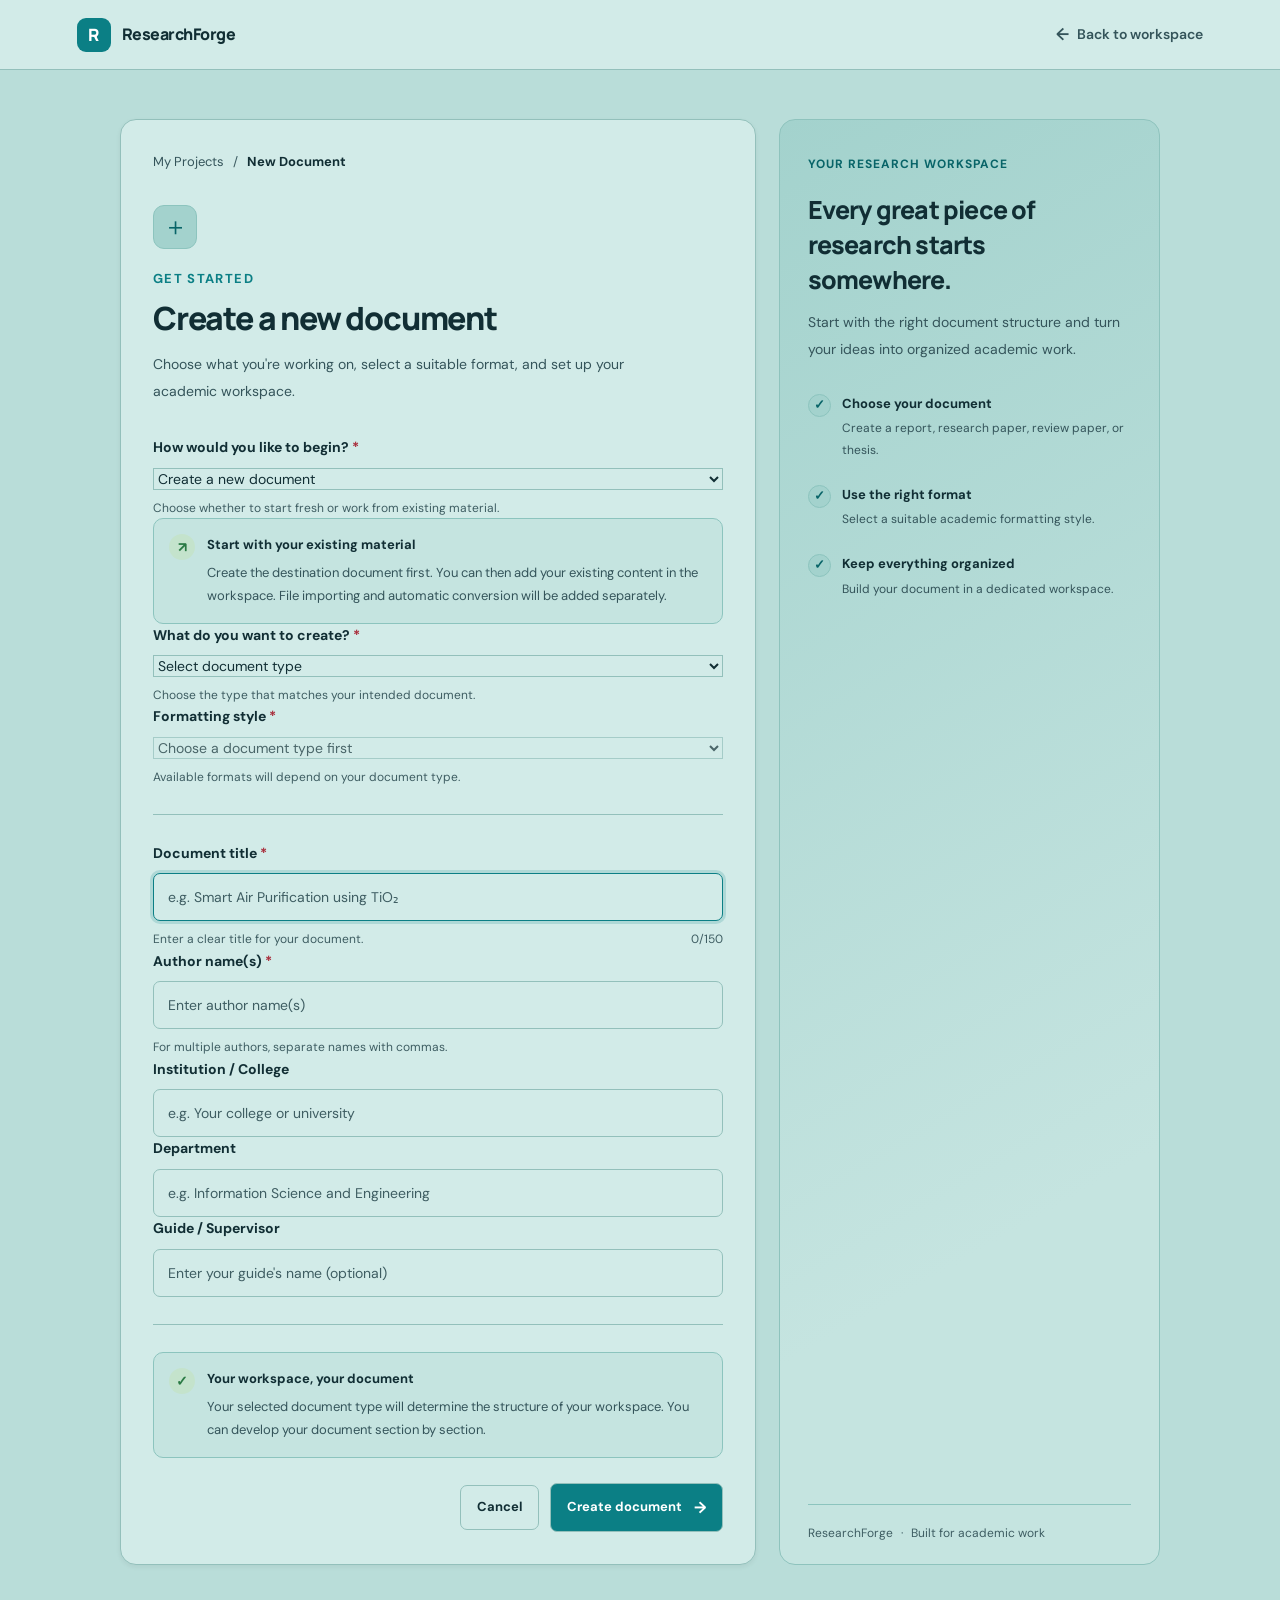
==== frontend/project.html @ a7372685 "Initial ResearchForge project" ====
<!DOCTYPE html>
<html lang="en">

<head>
    <meta charset="UTF-8">
    <meta name="viewport" content="width=device-width, initial-scale=1.0">
    <meta name="description" content="Create a new academic document or prepare to convert existing research material with ResearchForge.">
    <title>Create Document | ResearchForge</title>
    <link rel="stylesheet" href="css/style.css">
</head>

<body class="project-page">

    <header class="project-topbar">
        <a href="index.html" class="sidebar-brand">
            <span class="brand-mark">R</span>
            <span class="brand-name">ResearchForge</span>
        </a>
        <a href="dashboard.html" class="project-back-link">
            <span>←</span>
            Back to workspace
        </a>
    </header>

    <main class="project-main">
        <div class="project-layout">

            <section class="project-form-panel">

                <div class="project-breadcrumb">
                    <a href="dashboard.html">My Projects</a>
                    <span>/</span>
                    <span>New Document</span>
                </div>

                <div class="project-heading">
                    <div class="project-heading-icon">＋</div>
                    <p class="page-eyebrow">GET STARTED</p>
                    <h1>Create a new document</h1>
                    <p class="project-description">
                        Choose what you're working on, select a suitable
                        format, and set up your academic workspace.
                    </p>
                </div>

                <form id="project-form" class="project-form">

                    <div class="form-group">
                        <label for="document-mode">
                            How would you like to begin?
                            <span class="required-mark">*</span>
                        </label>
                        <select id="document-mode" name="document_mode" required>
                            <option value="new" selected>Create a new document</option>
                            <option value="convert">Work with existing research material</option>
                        </select>
                        <div class="input-helper">
                            <span>Choose whether to start fresh or work from existing material.</span>
                        </div>
                    </div>

                    <div id="existing-material-notice" class="project-next-step" hidden>
                        <div class="next-step-icon">↗</div>
                        <div>
                            <h3>Start with your existing material</h3>
                            <p>
                                Create the destination document first. You can then
                                add your existing content in the workspace. File
                                importing and automatic conversion will be added
                                separately.
                            </p>
                        </div>
                    </div>

                    <div class="form-group">
                        <label for="document-type">
                            What do you want to create?
                            <span class="required-mark">*</span>
                        </label>
                        <select id="document-type" name="document_type" required>
                            <option value="" selected disabled>Select document type</option>
                            <option value="project_report">Project Report</option>
                            <option value="research_paper">Research Paper</option>
                            <option value="review_paper">Review Paper</option>
                            <option value="thesis">Thesis / Dissertation</option>
                            <option value="academic_report">General Academic Report</option>
                        </select>
                        <div class="input-helper">
                            <span>Choose the type that matches your intended document.</span>
                        </div>
                    </div>

                    <div class="form-group">
                        <label for="format-style">
                            Formatting style
                            <span class="required-mark">*</span>
                        </label>
                        <select id="format-style" name="format_style" required disabled>
                            <option value="" selected disabled>Choose a document type first</option>
                        </select>
                        <div class="input-helper">
                            <span id="format-helper">Available formats will depend on your document type.</span>
                        </div>
                    </div>

                    <div class="project-form-divider"></div>

                    <div class="form-group">
                        <label for="project-name">
                            Document title
                            <span class="required-mark">*</span>
                        </label>
                        <input
                            type="text"
                            id="project-name"
                            name="project_name"
                            placeholder="e.g. Smart Air Purification using TiO₂"
                            maxlength="150"
                            required
                            autocomplete="off"
                        >
                        <div class="input-helper">
                            <span>Enter a clear title for your document.</span>
                            <span id="project-name-count">0/150</span>
                        </div>
                    </div>

                    <div class="form-group">
                        <label for="author-name">
                            Author name(s)
                            <span class="required-mark">*</span>
                        </label>
                        <input
                            type="text"
                            id="author-name"
                            name="author_name"
                            placeholder="Enter author name(s)"
                            maxlength="300"
                            required
                            autocomplete="name"
                        >
                        <div class="input-helper">
                            <span>For multiple authors, separate names with commas.</span>
                        </div>
                    </div>

                    <div class="form-group">
                        <label for="institution">Institution / College</label>
                        <input
                            type="text"
                            id="institution"
                            name="institution"
                            placeholder="e.g. Your college or university"
                            maxlength="200"
                            autocomplete="organization"
                        >
                    </div>

                    <div class="form-group">
                        <label for="department">Department</label>
                        <input
                            type="text"
                            id="department"
                            name="department"
                            placeholder="e.g. Information Science and Engineering"
                            maxlength="150"
                        >
                    </div>

                    <div class="form-group">
                        <label for="supervisor">Guide / Supervisor</label>
                        <input
                            type="text"
                            id="supervisor"
                            name="supervisor"
                            placeholder="Enter your guide's name (optional)"
                            maxlength="200"
                        >
                    </div>

                    <div class="project-form-divider"></div>

                    <div class="project-next-step">
                        <div class="next-step-icon">✓</div>
                        <div>
                            <h3>Your workspace, your document</h3>
                            <p id="document-next-step">
                                Your selected document type will determine
                                the structure of your workspace. You can
                                develop your document section by section.
                            </p>
                        </div>
                    </div>

                    <div id="project-message" class="project-message" role="status" aria-live="polite"></div>

                    <div class="project-actions">
                        <a href="dashboard.html" class="project-cancel-btn">Cancel</a>
                        <button type="submit" id="create-project-btn" class="project-submit-btn">
                            <span>Create document</span>
                            <span aria-hidden="true">→</span>
                        </button>
                    </div>

                </form>

            </section>

            <aside class="project-info-panel">

                <div class="project-info-content">

                    <span class="info-panel-label">YOUR RESEARCH WORKSPACE</span>
                    <h2>Every great piece of research starts somewhere.</h2>
                    <p>
                        Start with the right document structure and turn
                        your ideas into organized academic work.
                    </p>

                    <div class="project-benefits">
                        <div class="project-benefit">
                            <span class="benefit-check">✓</span>
                            <div>
                                <h3>Choose your document</h3>
                                <p>Create a report, research paper, review paper, or thesis.</p>
                            </div>
                        </div>
                        <div class="project-benefit">
                            <span class="benefit-check">✓</span>
                            <div>
                                <h3>Use the right format</h3>
                                <p>Select a suitable academic formatting style.</p>
                            </div>
                        </div>
                        <div class="project-benefit">
                            <span class="benefit-check">✓</span>
                            <div>
                                <h3>Keep everything organized</h3>
                                <p>Build your document in a dedicated workspace.</p>
                            </div>
                        </div>
                    </div>

                </div>

                <div class="project-info-footer">
                    ResearchForge <span>·</span> Built for academic work
                </div>

            </aside>

        </div>
    </main>

    <script src="js/project.js"></script>

</body>

</html>
---- frontend/css/style.css ----
@import url('https://fonts.googleapis.com/css2?family=DM+Sans:wght@400;500;600;700&family=Manrope:wght@400;500;600;700;800&display=swap');

:root {
    --color-primary: #0B7F85;
    --color-primary-hover: #086468;
    --color-primary-light: #A3D2CD;
    --color-primary-border: #8CC4BE;
    --color-primary-soft: #5FA9A3;

    --color-text: #112E34;
    --color-muted: #34545A;
    --color-subtle: #3E5D62;
    --color-border: #93C0BB;

    --color-surface: #D2EBE8;
    --color-background: #B9DDD9;
    --color-tint: #A9D3CE;
    --color-soft: #C5E4E0;

    --color-green: #2A7A44;
    --color-green-light: #C4E3CC;
    --color-orange: #AD6410;
    --color-orange-light: #F3DBA9;
    --color-red: #A82A38;
    --color-red-light: #EFCFCB;

    --font-body: 'DM Sans', sans-serif;
    --font-heading: 'Manrope', sans-serif;

    --radius-small: 7px;
    --radius-medium: 12px;
    --radius-large: 16px;

    --shadow-card: 0 2px 5px rgba(24, 24, 24, 0.06);
    --shadow-hover: 0 8px 22px rgba(24, 24, 24, 0.10);
}


* {
    box-sizing: border-box;
}

html {
    scroll-behavior: smooth;
    scroll-padding-top: 90px;
}

body {
    margin: 0;
    font-family: var(--font-body);
    font-size: 14px;
    line-height: 1.6;
    color: var(--color-text);
    background: var(--color-background);
    -webkit-font-smoothing: antialiased;
}

button,
input,
textarea,
select {
    font: inherit;
}

input,
textarea,
select {
    color: var(--color-text);
    background: var(--color-surface);
    border-color: var(--color-border);
}

input:focus,
textarea:focus,
select:focus {
    border-color: var(--color-primary);
}

button,
a {
    color: inherit;
    -webkit-tap-highlight-color: transparent;
}

button:focus-visible,
a:focus-visible,
input:focus-visible {
    outline: 3px solid rgba(11, 127, 133, 0.4);
    outline-offset: 3px;
}

button:disabled {
    opacity: 0.65;
    cursor: not-allowed;
}

::selection {
    background: var(--color-primary-border);
    color: var(--color-text);
}


.landing-page {
    background: var(--color-background);
}

.navbar {
    position: sticky;
    top: 0;
    z-index: 20;
    width: 100%;
    min-height: 76px;
    padding: 0 7%;
    display: flex;
    align-items: center;
    justify-content: space-between;
    gap: 24px;
    background: var(--color-surface);
    border-bottom: 1px solid var(--color-border);
    backdrop-filter: blur(12px);
}

.logo,
.sidebar-brand {
    text-decoration: none;
}

.logo {
    color: var(--color-text);
    font-family: var(--font-heading);
    font-size: 21px;
    font-weight: 800;
    letter-spacing: -0.9px;
}

.nav-links {
    display: flex;
    align-items: center;
    gap: 31px;
}

.nav-links a {
    color: var(--color-muted);
    font-size: 14px;
    font-weight: 600;
    text-decoration: none;
    transition: color 0.2s ease;
}

.nav-links a:hover {
    color: var(--color-primary);
}

.login-btn {
    padding: 9px 19px;
    border: 1px solid var(--color-border);
    border-radius: var(--radius-small);
    font-size: 14px;
    font-weight: 600;
    cursor: pointer;
    transition: background 0.2s ease, border-color 0.2s ease;
}


.login-btn,
.secondary-btn,
.project-cancel-btn,
.modal-cancel-btn {
    color: var(--color-text);
    background: var(--color-surface);
    border-color: var(--color-border);
}

.login-btn:hover,
.secondary-btn:hover,
.project-cancel-btn:hover,
.modal-cancel-btn:hover {
    background: var(--color-tint);
    border-color: var(--color-primary);
}

.primary-btn,
.dashboard-primary-btn,
.projects-new-btn,
.project-submit-btn,
.empty-action-btn,
.retry-button,
.brand-mark {
    color: #ffffff;
    background: var(--color-primary);
    border-color: var(--color-primary);
}

.primary-btn:hover,
.dashboard-primary-btn:hover,
.projects-new-btn:hover,
.project-submit-btn:hover,
.empty-action-btn:hover,
.retry-button:hover {
    background: var(--color-primary-hover);
    border-color: var(--color-primary-hover);
}

.feature-icon,
.hero-badge,
.benefit-check {
    color: var(--color-primary-hover);
    background: var(--color-primary-light);
}

.badge-dot,
.status-dot {
    width: 7px;
    height: 7px;
    border-radius: 50%;
    background: var(--color-green);
}

.badge-dot {
    box-shadow: 0 0 10px rgba(42, 122, 68, 0.3);
}


.hero {
    min-height: 590px;
    padding: 100px 24px 108px;
    display: flex;
    justify-content: center;
    align-items: center;
    text-align: center;
    background: radial-gradient(ellipse at 50% 0%, #A3D2CD 0%, #C5E4E0 48%, #B9DDD9 100%);
    border-bottom: 1px solid var(--color-border);
}

.hero-content {
    width: 100%;
    max-width: 850px;
    display: flex;
    flex-direction: column;
    align-items: center;
}

.hero-badge {
    display: inline-flex;
    align-items: center;
    gap: 9px;
    margin-bottom: 27px;
    padding: 7px 13px;
    border: 1px solid var(--color-primary-border);
    border-radius: 100px;
    font-size: 14px;
    font-weight: 600;
}

.tagline,
.section-label,
.page-eyebrow {
    margin: 0;
    color: var(--color-primary);
    font-size: 13px;
    font-weight: 700;
    letter-spacing: 1.35px;
}

.tagline {
    margin-bottom: 19px;
}

.hero h1 {
    max-width: 800px;
    margin: 0;
    color: var(--color-text);
    font-family: var(--font-heading);
    font-size: clamp(43px, 6vw, 67px);
    font-weight: 800;
    line-height: 1.12;
    letter-spacing: -3px;
}

.hero h1 span {
    display: block;
    color: var(--color-primary);
}

.description {
    max-width: 660px;
    margin: 24px auto 0;
    color: var(--color-muted);
    font-size: 16px;
    line-height: 1.9;
}

.buttons {
    margin-top: 32px;
    display: flex;
    align-items: center;
    justify-content: center;
    flex-wrap: wrap;
    gap: 12px;
}

.primary-btn,
.secondary-btn {
    min-height: 47px;
    padding: 12px 21px;
    display: inline-flex;
    align-items: center;
    justify-content: center;
    gap: 12px;
    border: 1px solid var(--color-border);
    border-radius: var(--radius-small);
    font-size: 14px;
    font-weight: 700;
    text-decoration: none;
    cursor: pointer;
    transition: background 0.2s ease, border-color 0.2s ease, transform 0.2s ease;
}

.primary-btn:hover,
.secondary-btn:hover {
    transform: translateY(-1px);
}

.hero-note {
    margin-top: 30px;
    display: flex;
    justify-content: center;
    align-items: center;
    flex-wrap: wrap;
    gap: 9px;
    color: var(--color-subtle);
    font-size: 14px;
}

.hero-note span {
    color: var(--color-green);
    font-weight: 700;
}

.hero-note span:not(:first-child) {
    margin-left: 12px;
}


.landing-features {
    max-width: 1200px;
    margin: 0 auto;
    padding: 92px 32px 100px;
}

.section-heading {
    max-width: 660px;
    margin: 0 auto 44px;
    text-align: center;
}

.section-heading h2,
.about-content h2 {
    margin: 13px 0 14px;
    color: var(--color-text);
    font-family: var(--font-heading);
    font-size: clamp(28px, 4vw, 38px);
    line-height: 1.3;
    letter-spacing: -1.3px;
}

.section-heading>p:last-child,
.about-content>p:not(.section-label) {
    margin: 0;
    color: var(--color-muted);
    font-size: 15px;
    line-height: 1.85;
}

.feature-grid {
    display: grid;
    grid-template-columns: repeat(3, minmax(0, 1fr));
    gap: 21px;
}

.feature-card {
    padding: 28px 25px 30px;
    border: 1px solid var(--color-border);
    border-radius: var(--radius-medium);
    background: var(--color-surface);
    box-shadow: var(--shadow-card);
    transition: border-color 0.2s ease, box-shadow 0.2s ease, transform 0.2s ease;
}

.feature-card:hover {
    border-color: var(--color-primary-soft);
    box-shadow: var(--shadow-hover);
    transform: translateY(-3px);
}

.feature-icon {
    width: 43px;
    height: 43px;
    display: flex;
    align-items: center;
    justify-content: center;
    border-radius: 10px;
    font-size: 14px;
    font-weight: 800;
}

.feature-card h3 {
    margin: 21px 0 10px;
    color: var(--color-text);
    font-family: var(--font-heading);
    font-size: 17px;
    letter-spacing: -0.4px;
}

.feature-card p {
    margin: 0;
    color: var(--color-muted);
    font-size: 14px;
    line-height: 1.85;
}


.landing-about {
    padding: 75px 24px;
    background: var(--color-tint);
    border-top: 1px solid var(--color-border);
    border-bottom: 1px solid var(--color-border);
}

.about-content {
    max-width: 720px;
    margin: 0 auto;
    text-align: center;
}

.about-content h2 {
    max-width: 620px;
    margin-right: auto;
    margin-left: auto;
}

.about-link {
    margin-top: 23px;
    display: inline-flex;
    color: var(--color-primary);
    font-size: 14px;
    font-weight: 700;
    text-decoration: none;
}

.about-link:hover {
    color: var(--color-primary-hover);
}

.landing-footer {
    min-height: 110px;
    padding: 28px 7%;
    display: flex;
    align-items: center;
    justify-content: space-between;
    gap: 18px;
    background: var(--color-surface);
    border-top: 1px solid var(--color-border);
}

.footer-logo {
    color: var(--color-text);
    font-family: var(--font-heading);
    font-size: 17px;
    font-weight: 800;
}

.landing-footer p {
    margin: 0;
    color: var(--color-subtle);
    font-size: 14px;
}


.app-shell {
    min-height: 100vh;
    display: flex;
}

.sidebar {
    width: 252px;
    min-width: 252px;
    min-height: 100vh;
    padding: 27px 17px 19px;
    display: flex;
    flex-direction: column;
    background: var(--color-surface);
    border-right: 1px solid var(--color-border);
}

.sidebar-brand {
    margin-bottom: 43px;
    padding: 0 8px;
    display: flex;
    align-items: center;
    gap: 11px;
}

.brand-mark {
    width: 34px;
    height: 34px;
    display: inline-flex;
    align-items: center;
    justify-content: center;
    border-radius: 9px;
    font-family: var(--font-heading);
    font-size: 17px;
    font-weight: 800;
}

.brand-name {
    color: var(--color-text);
    font-family: var(--font-heading);
    font-size: 16px;
    font-weight: 800;
    letter-spacing: -0.5px;
}

.sidebar-section {
    margin-bottom: 32px;
}

.sidebar-label {
    margin: 0 0 12px;
    padding: 0 11px;
    color: var(--color-subtle);
    font-size: 12px;
    font-weight: 700;
    letter-spacing: 1.1px;
}

.sidebar-link {
    min-height: 43px;
    margin: 4px 0;
    padding: 10px 11px;
    display: flex;
    align-items: center;
    gap: 11px;
    border-radius: var(--radius-small);
    color: var(--color-muted);
    font-size: 14px;
    font-weight: 500;
    text-decoration: none;
    transition: background 0.2s ease, color 0.2s ease;
}

.sidebar-link:hover {
    color: var(--color-primary);
    background: var(--color-tint);
}

.sidebar-link.active {
    color: var(--color-primary-hover);
    background: var(--color-primary-light);
    font-weight: 700;
    box-shadow: inset 3px 0 0 var(--color-primary);
}

.sidebar-icon {
    width: 21px;
    display: inline-flex;
    justify-content: center;
    color: inherit;
    font-size: 19px;
}

.coming-soon-badge {
    margin-left: auto;
    padding: 2px 6px;
    border-radius: 5px;
    background: var(--color-tint);
    color: var(--color-subtle);
    font-size: 11px;
    font-weight: 700;
}

.sidebar-bottom {
    margin-top: auto;
}

.sidebar-help {
    padding: 15px 12px;
    display: flex;
    align-items: flex-start;
    gap: 10px;
    border: 1px solid var(--color-border);
    border-radius: 10px;
    background: var(--color-soft);
}

.help-icon {
    width: 25px;
    min-width: 25px;
    height: 25px;
    display: flex;
    align-items: center;
    justify-content: center;
    border: 1px solid var(--color-primary-border);
    border-radius: 50%;
    background: var(--color-primary-light);
    color: var(--color-primary-hover);
    font-size: 14px;
    font-weight: 700;
}

.sidebar-help h4 {
    margin: 0 0 3px;
    color: var(--color-text);
    font-size: 13px;
    font-weight: 700;
}

.sidebar-help p {
    margin: 0;
    color: var(--color-muted);
    font-size: 12px;
    line-height: 1.6;
}

.sidebar-home-link {
    margin: 20px 8px 0;
    display: block;
    color: var(--color-muted);
    font-size: 14px;
    text-decoration: none;
}

.sidebar-home-link:hover {
    color: var(--color-primary);
}

.main-content {
    min-width: 0;
    flex: 1;
    background: var(--color-background);
}

.topbar,
.project-topbar {
    min-height: 70px;
    display: flex;
    align-items: center;
    justify-content: space-between;
    gap: 18px;
    background: var(--color-surface);
    border-bottom: 1px solid var(--color-border);
}

.topbar {
    padding: 0 37px;
}

.breadcrumb {
    display: flex;
    align-items: center;
    gap: 10px;
    color: var(--color-subtle);
    font-size: 14px;
}

.breadcrumb-divider {
    color: #6E8F91;
}

.breadcrumb strong {
    color: var(--color-text);
    font-weight: 700;
}

.topbar-actions {
    display: flex;
    align-items: center;
    gap: 15px;
}

.workspace-status {
    display: inline-flex;
    align-items: center;
    gap: 8px;
    color: var(--color-muted);
    font-size: 13px;
}


.dashboard-content {
    width: 100%;
    max-width: 1500px;
    margin: 0 auto;
    padding: 38px 38px 24px;
}

.dashboard-welcome {
    margin-bottom: 31px;
    display: flex;
    align-items: center;
    justify-content: space-between;
    gap: 24px;
}

.page-eyebrow {
    margin-bottom: 9px;
}

.welcome-copy h1 {
    margin: 0;
    color: var(--color-text);
    font-family: var(--font-heading);
    font-size: 29px;
    font-weight: 800;
    line-height: 1.35;
    letter-spacing: -1.1px;
}

.welcome-copy>p:last-child {
    margin: 9px 0 0;
    color: var(--color-muted);
    font-size: 14px;
}

.dashboard-primary-btn {
    min-height: 43px;
    padding: 11px 16px;
    display: inline-flex;
    align-items: center;
    justify-content: center;
    flex-shrink: 0;
    gap: 8px;
    border: 1px solid var(--color-primary);
    border-radius: var(--radius-small);
    font-size: 14px;
    font-weight: 700;
    text-decoration: none;
    transition: background 0.2s ease, transform 0.2s ease;
}

.dashboard-primary-btn:hover {
    transform: translateY(-1px);
}

.dashboard-primary-btn span {
    font-size: 18px;
    line-height: 1;
}


.dashboard-stats {
    margin-bottom: 38px;
    display: grid;
    grid-template-columns: repeat(3, minmax(0, 1fr));
    gap: 18px;
}

.stat-card {
    min-width: 0;
    padding: 21px 22px;
    border: 1px solid var(--color-border);
    border-radius: var(--radius-medium);
    background: var(--color-surface);
    box-shadow: var(--shadow-card);
    transition: box-shadow 0.2s ease, transform 0.2s ease;
}

.stat-card:hover {
    box-shadow: var(--shadow-hover);
    transform: translateY(-2px);
}

.stat-card-top {
    display: flex;
    align-items: center;
    justify-content: space-between;
    gap: 10px;
}

.stat-label {
    color: var(--color-muted);
    font-size: 14px;
    font-weight: 600;
}

.stat-icon {
    width: 34px;
    height: 34px;
    display: inline-flex;
    align-items: center;
    justify-content: center;
    border-radius: 9px;
    font-size: 15px;
    font-weight: 700;
}

.stat-icon-blue,
.project-color-0 {
    color: var(--color-primary-hover);
    background: var(--color-primary-light);
}

.stat-icon-green,
.project-color-1 {
    color: var(--color-green);
    background: var(--color-green-light);
}

.stat-icon-orange,
.project-color-2 {
    color: var(--color-orange);
    background: var(--color-orange-light);
}

.project-color-3 {
    color: #6E48C8;
    background: #DCD2F5;
}

.project-color-4 {
    color: var(--color-red);
    background: var(--color-red-light);
}

.stat-value {
    margin-top: 13px;
    color: var(--color-text);
    font-family: var(--font-heading);
    font-size: 30px;
    font-weight: 800;
    line-height: 1.35;
    letter-spacing: -1px;
}

.stat-value-text {
    font-size: 21px;
    letter-spacing: -0.6px;
}

.stat-description {
    margin: 6px 0 0;
    color: var(--color-subtle);
    font-size: 13px;
}


.projects-section {
    padding: 27px;
    border: 1px solid var(--color-border);
    border-radius: var(--radius-large);
    background: var(--color-surface);
    box-shadow: var(--shadow-card);
}

.projects-heading {
    margin-bottom: 23px;
    display: flex;
    align-items: center;
    justify-content: space-between;
    gap: 20px;
}

.projects-heading h2 {
    margin: 0;
    color: var(--color-text);
    font-family: var(--font-heading);
    font-size: 18px;
    font-weight: 800;
    letter-spacing: -0.5px;
}

.projects-heading p {
    margin: 5px 0 0;
    color: var(--color-muted);
    font-size: 14px;
}

.projects-new-btn {
    min-height: 38px;
    padding: 9px 13px;
    display: inline-flex;
    align-items: center;
    justify-content: center;
    flex-shrink: 0;
    gap: 6px;
    border: 1px solid var(--color-primary);
    border-radius: var(--radius-small);
    font-size: 13px;
    font-weight: 700;
    text-decoration: none;
    transition: background 0.2s ease, border-color 0.2s ease;
}

.projects-toolbar {
    min-height: 56px;
    padding: 12px 0;
    display: flex;
    align-items: center;
    justify-content: space-between;
    gap: 15px;
    border-top: 1px solid var(--color-border);
    border-bottom: 1px solid var(--color-border);
}

.project-search {
    width: min(100%, 370px);
    min-height: 38px;
    padding: 0 11px;
    display: flex;
    align-items: center;
    gap: 9px;
    border: 1px solid var(--color-border);
    border-radius: var(--radius-small);
    background: var(--color-surface);
    transition: border-color 0.2s ease, box-shadow 0.2s ease;
}

.project-search:focus-within {
    border-color: var(--color-primary);
    box-shadow: 0 0 0 3px rgba(11, 127, 133, 0.18);
}

.search-icon {
    color: var(--color-subtle);
    font-size: 19px;
    line-height: 1;
}

.project-search input {
    width: 100%;
    min-width: 0;
    padding: 9px 0;
    border: none;
    outline: none;
    background: transparent;
    color: var(--color-text);
    font-size: 14px;
}

.project-search input::placeholder,
.form-group input::placeholder {
    color: var(--color-subtle);
}

.search-shortcut {
    flex-shrink: 0;
    color: var(--color-subtle);
    font-size: 12px;
}

.projects-sort {
    color: var(--color-muted);
    font-size: 13px;
    text-align: right;
}

.projects-grid {
    padding-top: 21px;
    display: grid;
    grid-template-columns: repeat(3, minmax(0, 1fr));
    align-items: stretch;
    gap: 17px;
}


.project-card {
    min-width: 0;
    min-height: 207px;
    padding: 19px;
    display: flex;
    flex-direction: column;
    border: 1px solid var(--color-border);
    border-radius: var(--radius-medium);
    background: var(--color-surface);
    transition: border-color 0.2s ease, box-shadow 0.2s ease, transform 0.2s ease;
}

.project-card:hover {
    border-color: var(--color-primary-soft);
    box-shadow: var(--shadow-hover);
    transform: translateY(-2px);
}

.project-card-header,
.project-card-footer {
    display: flex;
    align-items: center;
    justify-content: space-between;
    gap: 10px;
}

.project-card-icon {
    width: 39px;
    height: 39px;
    display: flex;
    align-items: center;
    justify-content: center;
    border-radius: 10px;
    font-family: var(--font-heading);
    font-size: 16px;
    font-weight: 800;
}

.project-delete-btn {
    width: 32px;
    height: 32px;
    display: inline-flex;
    align-items: center;
    justify-content: center;
    border: 1px solid transparent;
    border-radius: 7px;
    background: transparent;
    color: var(--color-subtle);
    font-size: 20px;
    line-height: 1;
    cursor: pointer;
    transition: color 0.2s ease, background 0.2s ease;
}

.project-delete-btn:hover {
    color: var(--color-red);
    background: var(--color-red-light);
}

.project-card-title {
    margin: 17px 0 5px;
    color: var(--color-text);
    font-family: var(--font-heading);
    font-size: 15px;
    font-weight: 800;
    line-height: 1.55;
    overflow-wrap: anywhere;
}

.project-card-description {
    margin: 0;
    color: var(--color-muted);
    font-size: 13px;
    line-height: 1.65;
}

.project-card-divider {
    height: 1px;
    margin-top: auto;
    margin-bottom: 12px;
    background: var(--color-border);
}

.project-card-id {
    color: var(--color-subtle);
    font-size: 12px;
}

.project-open-btn {
    padding: 5px 0 5px 5px;
    border: none;
    background: transparent;
    color: var(--color-primary);
    font-size: 13px;
    font-weight: 700;
    cursor: pointer;
}

.project-open-btn:hover {
    color: var(--color-primary-hover);
}


.projects-loading,
.projects-empty,
.projects-error {
    min-height: 240px;
    padding: 34px 20px;
    grid-column: 1 / -1;
    display: flex;
    flex-direction: column;
    align-items: center;
    justify-content: center;
    text-align: center;
}

.projects-loading p {
    margin: 14px 0 0;
    color: var(--color-muted);
    font-size: 14px;
}

.loading-spinner {
    width: 27px;
    height: 27px;
    border: 3px solid var(--color-border);
    border-top-color: var(--color-primary);
    border-radius: 50%;
    animation: spin 0.75s linear infinite;
}

@keyframes spin {
    to {
        transform: rotate(360deg);
    }
}

.empty-state-icon {
    width: 48px;
    height: 48px;
    display: flex;
    align-items: center;
    justify-content: center;
    border: 1px solid var(--color-primary-border);
    border-radius: 14px;
    background: var(--color-primary-light);
    color: var(--color-primary-hover);
    font-size: 23px;
    font-weight: 600;
}

.projects-empty h3,
.projects-error h3 {
    margin: 17px 0 5px;
    color: var(--color-text);
    font-family: var(--font-heading);
    font-size: 16px;
    font-weight: 800;
}

.projects-empty p,
.projects-error p {
    max-width: 380px;
    margin: 0;
    color: var(--color-muted);
    font-size: 14px;
    line-height: 1.8;
}

.empty-action-btn,
.retry-button {
    margin-top: 18px;
    padding: 10px 15px;
    display: inline-flex;
    align-items: center;
    justify-content: center;
    border: 1px solid var(--color-primary);
    border-radius: var(--radius-small);
    font-size: 13px;
    font-weight: 700;
    text-decoration: none;
    cursor: pointer;
}

.dashboard-footer {
    padding-top: 23px;
    display: flex;
    align-items: center;
    justify-content: space-between;
    gap: 15px;
    color: var(--color-subtle);
    font-size: 12px;
}


body.modal-open {
    overflow: hidden;
}

.modal-overlay {
    position: fixed;
    inset: 0;
    z-index: 100;
    padding: 20px;
    display: none;
    align-items: center;
    justify-content: center;
    background: rgba(17, 46, 52, 0.45);
    backdrop-filter: blur(5px);
}

.modal-overlay.active {
    display: flex;
}

.modal-card {
    width: 100%;
    max-width: 410px;
    padding: 29px;
    border: 1px solid var(--color-border);
    border-radius: var(--radius-large);
    background: var(--color-surface);
    box-shadow: 0 20px 60px rgba(24, 24, 24, 0.18);
    animation: modal-enter 0.2s ease;
}

@keyframes modal-enter {
    from {
        opacity: 0;
        transform: translateY(7px);
    }

    to {
        opacity: 1;
        transform: translateY(0);
    }
}

.modal-icon {
    width: 43px;
    height: 43px;
    display: flex;
    align-items: center;
    justify-content: center;
    border-radius: 12px;
    background: var(--color-red-light);
    color: var(--color-red);
    font-size: 20px;
    font-weight: 800;
}

.modal-card h2 {
    margin: 19px 0 8px;
    color: var(--color-text);
    font-family: var(--font-heading);
    font-size: 20px;
    font-weight: 800;
    letter-spacing: -0.5px;
}

.modal-card>p {
    margin: 0;
    color: var(--color-muted);
    font-size: 14px;
    line-height: 1.8;
}

.modal-actions {
    margin-top: 26px;
    display: flex;
    justify-content: flex-end;
    gap: 10px;
}

.modal-cancel-btn,
.modal-delete-btn {
    min-height: 39px;
    padding: 9px 14px;
    border: 1px solid var(--color-border);
    border-radius: var(--radius-small);
    font-size: 13px;
    font-weight: 700;
    cursor: pointer;
}

.modal-delete-btn {
    border-color: var(--color-red);
    background: var(--color-red);
    color: #ffffff;
}

.modal-delete-btn:hover {
    border-color: #8A2230;
    background: #8A2230;
}


.toast-container {
    position: fixed;
    right: 23px;
    bottom: 23px;
    z-index: 200;
    width: min(360px, calc(100vw - 32px));
    display: flex;
    flex-direction: column;
    gap: 10px;
}

.toast {
    padding: 13px 16px;
    border: 1px solid var(--color-border);
    border-left: 4px solid var(--color-primary);
    border-radius: 9px;
    background: var(--color-surface);
    color: var(--color-text);
    box-shadow: 0 8px 28px rgba(24, 24, 24, 0.14);
    font-size: 14px;
    line-height: 1.65;
    opacity: 0;
    transform: translateY(8px);
    transition: opacity 0.2s ease, transform 0.2s ease;
}

.toast.show {
    opacity: 1;
    transform: translateY(0);
}

.toast-success {
    border-left-color: var(--color-green);
}

.toast-error {
    border-left-color: var(--color-red);
}


.project-page {
    min-height: 100vh;
    background: var(--color-background);
}

.project-topbar {
    padding: 0 6%;
    gap: 20px;
}

.project-topbar .sidebar-brand {
    margin: 0;
    padding: 0;
}

.project-back-link {
    display: inline-flex;
    align-items: center;
    gap: 8px;
    color: var(--color-muted);
    font-size: 14px;
    font-weight: 600;
    text-decoration: none;
}

.project-back-link:hover,
.project-breadcrumb a:hover {
    color: var(--color-primary);
}

.project-back-link span {
    font-size: 17px;
}

.project-main {
    min-height: calc(100vh - 70px);
    padding: 49px 28px 60px;
    display: flex;
    align-items: flex-start;
    justify-content: center;
}

.project-layout {
    width: 100%;
    max-width: 1040px;
    display: grid;
    grid-template-columns: minmax(0, 1.25fr) minmax(280px, 0.75fr);
    align-items: stretch;
    gap: 23px;
}

.project-form-panel {
    min-width: 0;
    padding: 32px;
    border: 1px solid var(--color-border);
    border-radius: var(--radius-large);
    background: var(--color-surface);
    box-shadow: var(--shadow-card);
}

.project-breadcrumb {
    margin-bottom: 32px;
    display: flex;
    align-items: center;
    flex-wrap: wrap;
    gap: 9px;
    color: var(--color-subtle);
    font-size: 13px;
}

.project-breadcrumb a {
    color: var(--color-muted);
    text-decoration: none;
}

.project-breadcrumb span:last-child {
    color: var(--color-text);
    font-weight: 700;
}

.project-heading-icon {
    width: 44px;
    height: 44px;
    margin-bottom: 20px;
    display: flex;
    align-items: center;
    justify-content: center;
    border: 1px solid var(--color-primary-border);
    border-radius: 11px;
    background: var(--color-primary-light);
    color: var(--color-primary-hover);
    font-size: 25px;
}

.project-heading .page-eyebrow {
    margin-bottom: 8px;
}

.project-heading h1 {
    margin: 0;
    color: var(--color-text);
    font-family: var(--font-heading);
    font-size: clamp(25px, 3vw, 32px);
    font-weight: 800;
    line-height: 1.3;
    letter-spacing: -1.2px;
}

.project-description {
    max-width: 530px;
    margin: 12px 0 0;
    color: var(--color-muted);
    font-size: 14px;
    line-height: 1.9;
}


.project-form {
    margin-top: 32px;
}

.form-group {
    display: flex;
    flex-direction: column;
    gap: 9px;
}

.form-group label {
    color: var(--color-text);
    font-size: 14px;
    font-weight: 700;
}

.required-mark {
    color: var(--color-red);
}

.form-group input {
    width: 100%;
    min-height: 47px;
    padding: 12px 14px;
    border: 1px solid var(--color-border);
    border-radius: var(--radius-small);
    background: var(--color-surface);
    color: var(--color-text);
    font-size: 14px;
    transition: border-color 0.2s ease, box-shadow 0.2s ease;
}

.form-group input:focus {
    outline: none;
    border-color: var(--color-primary);
    box-shadow: 0 0 0 3px rgba(11, 127, 133, 0.18);
}

.form-group input:disabled {
    background: var(--color-tint);
    color: var(--color-subtle);
    cursor: not-allowed;
}

.input-helper {
    display: flex;
    align-items: flex-start;
    justify-content: space-between;
    gap: 12px;
    color: var(--color-subtle);
    font-size: 12px;
}

#project-name-count {
    flex-shrink: 0;
    font-variant-numeric: tabular-nums;
}

.project-form-divider {
    height: 1px;
    margin: 27px 0;
    background: var(--color-border);
}

.project-next-step {
    padding: 15px;
    display: flex;
    align-items: flex-start;
    gap: 12px;
    border: 1px solid var(--color-primary-border);
    border-radius: 10px;
    background: var(--color-soft);
}

.next-step-icon {
    width: 26px;
    min-width: 26px;
    height: 26px;
    display: flex;
    align-items: center;
    justify-content: center;
    border-radius: 50%;
    background: var(--color-green-light);
    color: var(--color-green);
    font-size: 14px;
    font-weight: 800;
}

.project-next-step h3 {
    margin: 1px 0 5px;
    color: var(--color-text);
    font-size: 13px;
    font-weight: 700;
}

.project-next-step p {
    margin: 0;
    color: var(--color-muted);
    font-size: 13px;
    line-height: 1.8;
}

.project-message {
    margin-top: 17px;
    padding: 11px 13px;
    display: none;
    border: 1px solid transparent;
    border-radius: 8px;
    font-size: 13px;
    line-height: 1.7;
}

.project-message-success {
    border-color: #6FB48A;
    background: var(--color-green-light);
    color: #1B6035;
}

.project-message-error {
    border-color: #D99A9A;
    background: var(--color-red-light);
    color: var(--color-red);
}

.project-actions {
    margin-top: 25px;
    display: flex;
    align-items: center;
    justify-content: flex-end;
    gap: 11px;
}

.project-cancel-btn,
.project-submit-btn {
    min-height: 43px;
    padding: 11px 16px;
    display: inline-flex;
    align-items: center;
    justify-content: center;
    gap: 12px;
    border: 1px solid var(--color-border);
    border-radius: var(--radius-small);
    font-size: 13px;
    font-weight: 700;
    text-decoration: none;
    cursor: pointer;
    transition: background 0.2s ease, border-color 0.2s ease;
}

.project-submit-btn span:last-child {
    font-size: 16px;
}


.project-info-panel {
    min-width: 0;
    padding: 32px 28px 21px;
    display: flex;
    flex-direction: column;
    justify-content: space-between;
    border: 1px solid #8EC3BD;
    border-radius: var(--radius-large);
    background: linear-gradient(150deg, #A3D2CD, #C5E4E0 75%);
}

.info-panel-label {
    color: var(--color-primary-hover);
    font-size: 12px;
    font-weight: 700;
    letter-spacing: 1px;
}

.project-info-content h2 {
    margin: 18px 0 12px;
    color: var(--color-text);
    font-family: var(--font-heading);
    font-size: 25px;
    font-weight: 800;
    line-height: 1.4;
    letter-spacing: -0.8px;
}

.project-info-content>p {
    margin: 0;
    color: var(--color-muted);
    font-size: 14px;
    line-height: 1.9;
}

.project-benefits {
    margin-top: 31px;
    display: flex;
    flex-direction: column;
    gap: 23px;
}

.project-benefit {
    display: flex;
    align-items: flex-start;
    gap: 11px;
}

.benefit-check {
    width: 23px;
    min-width: 23px;
    height: 23px;
    display: flex;
    align-items: center;
    justify-content: center;
    border: 1px solid var(--color-primary-border);
    border-radius: 50%;
    font-size: 13px;
    font-weight: 800;
}

.project-benefit h3 {
    margin: 0 0 4px;
    color: var(--color-text);
    font-size: 13px;
    font-weight: 700;
}

.project-benefit p {
    margin: 0;
    color: var(--color-muted);
    font-size: 12px;
    line-height: 1.8;
}

.project-info-footer {
    margin-top: 45px;
    padding-top: 19px;
    border-top: 1px solid var(--color-primary-border);
    color: var(--color-subtle);
    font-size: 12px;
}

.project-info-footer span {
    margin: 0 5px;
}


@media (min-width: 1600px) {
    .dashboard-content {
        padding-right: 48px;
        padding-left: 48px;
    }

    .projects-grid {
        grid-template-columns: repeat(4, minmax(0, 1fr));
    }
}

@media (max-width: 1200px) {
    .dashboard-content {
        padding-right: 25px;
        padding-left: 25px;
    }

    .projects-grid {
        grid-template-columns: repeat(2, minmax(0, 1fr));
    }

    .projects-section {
        padding: 22px;
    }

    .project-layout {
        max-width: 900px;
        grid-template-columns: minmax(0, 1.1fr) minmax(250px, 0.9fr);
    }
}

@media (max-width: 900px) {
    .sidebar {
        width: 215px;
        min-width: 215px;
        padding-right: 12px;
        padding-left: 12px;
    }

    .dashboard-content {
        padding: 27px 20px 20px;
    }

    .topbar {
        padding: 0 22px;
    }

    .dashboard-stats {
        gap: 12px;
    }

    .stat-card {
        padding: 17px;
    }

    .project-layout {
        max-width: 640px;
        grid-template-columns: 1fr;
    }

    .project-info-panel {
        min-height: auto;
    }

    .project-benefits {
        gap: 17px;
    }

    .project-info-footer {
        margin-top: 30px;
    }
}

@media (max-width: 700px) {
    .navbar {
        min-height: 66px;
        padding: 0 20px;
    }

    .logo {
        font-size: 19px;
    }

    .nav-links {
        gap: 15px;
    }

    .nav-links a {
        display: none;
    }

    .login-btn {
        padding: 8px 13px;
        font-size: 14px;
    }

    .hero {
        min-height: auto;
        padding: 76px 21px 81px;
    }

    .hero h1 {
        font-size: clamp(39px, 9vw, 53px);
        letter-spacing: -2px;
    }

    .description {
        margin-top: 20px;
        font-size: 15px;
        line-height: 1.85;
    }

    .buttons {
        width: 100%;
        margin-top: 27px;
        flex-direction: column;
    }

    .primary-btn,
    .secondary-btn {
        width: 100%;
        max-width: 300px;
    }

    .hero-note {
        max-width: 330px;
        gap: 7px;
        line-height: 1.9;
    }

    .landing-features {
        padding: 65px 21px;
    }

    .section-heading {
        margin-bottom: 30px;
    }

    .section-heading h2,
    .about-content h2 {
        font-size: 29px;
        letter-spacing: -0.8px;
    }

    .feature-grid {
        grid-template-columns: 1fr;
        gap: 13px;
    }

    .feature-card {
        padding: 23px;
    }

    .landing-about {
        padding: 61px 22px;
    }

    .landing-footer {
        padding: 26px 21px;
        align-items: flex-start;
        flex-direction: column;
        gap: 7px;
    }

    .app-shell {
        display: block;
    }

    .sidebar {
        width: 100%;
        min-width: 0;
        min-height: auto;
        padding: 13px 17px;
        border-right: none;
        border-bottom: 1px solid var(--color-border);
    }

    .sidebar-brand {
        margin-bottom: 12px;
    }

    .sidebar-section {
        margin-bottom: 7px;
    }

    .sidebar-label,
    .sidebar-bottom,
    .sidebar-section:not(:first-of-type) {
        display: none;
    }

    .sidebar-link {
        min-height: 35px;
        margin: 0 4px 0 0;
        padding: 7px 10px;
        display: inline-flex;
    }

    .main-content {
        width: 100%;
    }

    .topbar {
        min-height: 55px;
        padding: 0 18px;
    }

    .workspace-status {
        font-size: 12px;
    }

    .dashboard-content {
        padding: 26px 16px 20px;
    }

    .dashboard-welcome {
        margin-bottom: 24px;
        align-items: flex-start;
        flex-direction: column;
        gap: 17px;
    }

    .welcome-copy h1 {
        font-size: 26px;
    }

    .dashboard-primary-btn,
    .projects-new-btn,
    .project-search,
    .modal-cancel-btn,
    .modal-delete-btn,
    .project-cancel-btn,
    .project-submit-btn {
        width: 100%;
    }

    .dashboard-stats {
        margin-bottom: 27px;
        grid-template-columns: 1fr;
        gap: 11px;
    }

    .stat-card {
        padding: 17px 19px;
    }

    .stat-value {
        font-size: 27px;
    }

    .stat-value-text {
        font-size: 19px;
    }

    .projects-section {
        padding: 18px 14px;
        border-radius: 12px;
    }

    .projects-heading {
        align-items: flex-start;
        flex-direction: column;
        gap: 14px;
    }

    .projects-toolbar {
        align-items: stretch;
        flex-direction: column;
        gap: 10px;
    }

    .projects-sort {
        text-align: left;
    }

    .projects-grid {
        padding-top: 15px;
        grid-template-columns: 1fr;
        gap: 12px;
    }

    .project-card {
        min-height: 190px;
    }

    .dashboard-footer {
        align-items: flex-start;
        flex-direction: column;
        gap: 4px;
    }

    .modal-card {
        padding: 23px;
    }

    .modal-actions {
        flex-direction: column-reverse;
    }

    .project-topbar {
        min-height: 64px;
        padding: 0 19px;
    }

    .project-back-link {
        font-size: 13px;
    }

    .project-main {
        padding: 25px 14px 38px;
    }

    .project-form-panel {
        padding: 22px 18px;
    }

    .project-breadcrumb {
        margin-bottom: 25px;
    }

    .project-heading h1 {
        font-size: 27px;
    }

    .project-actions {
        align-items: stretch;
        flex-direction: column-reverse;
    }

    .project-info-panel {
        padding: 25px 21px 19px;
    }

    .project-info-content h2 {
        font-size: 23px;
    }
}

@media (max-width: 380px) {
    .brand-name {
        font-size: 14px;
    }

    .sidebar-brand {
        padding: 0 4px;
    }

    .breadcrumb {
        gap: 6px;
        font-size: 13px;
    }

    .topbar,
    .project-topbar {
        padding: 0 12px;
    }

    .dashboard-content {
        padding-right: 11px;
        padding-left: 11px;
    }

    .project-topbar .brand-name {
        font-size: 13px;
    }

    .project-back-link {
        gap: 4px;
        font-size: 12px;
    }
}

@media (prefers-reduced-motion: reduce) {

    *,
    *::before,
    *::after {
        scroll-behavior: auto !important;
        animation-duration: 0.01ms !important;
        animation-iteration-count: 1 !important;
        transition-duration: 0.01ms !important;
    }
}

/*Workspace starts from here*/

.workspace-header {
    display: flex;
    align-items: center;
    justify-content: space-between;
    gap: 20px;
    padding: 20px 6%;
    background: #ffffff;
    border-bottom: 1px solid #e8eee9;
}

.workspace-brand {
    color: #244b3b;
    font-family: "Manrope", sans-serif;
    font-size: 1.4rem;
    font-weight: 800;
    text-decoration: none;
}

.workspace-back-btn {
    display: inline-flex;
    align-items: center;
    justify-content: center;
    gap: 8px;
    padding: 11px 17px;
    border: 1px solid #dce7df;
    border-radius: 10px;
    background: #ffffff;
    color: #315b48;
    font-size: 0.9rem;
    font-weight: 600;
    text-decoration: none;
    transition: background 0.2s ease, border-color 0.2s ease;
}

.workspace-back-btn:hover {
    background: #f1f7f2;
    border-color: #b9d3c1;
}

.workspace-main {
    width: min(1120px, 88%);
    margin: 0 auto;
    padding: 48px 0 72px;
}

.workspace-heading {
    margin-bottom: 32px;
}

.workspace-eyebrow {
    margin: 0 0 12px;
    color: #398260;
    font-size: 0.76rem;
    font-weight: 800;
    letter-spacing: 2px;
}

.workspace-heading h1 {
    margin: 0 0 10px;
    color: #20372b;
    font-family: "Manrope", sans-serif;
    font-size: clamp(1.8rem, 4vw, 2.7rem);
    font-weight: 800;
    line-height: 1.25;
    overflow-wrap: anywhere;
}

#workspace-project-id {
    margin: 0;
    color: #718078;
    font-size: 0.9rem;
}

.workspace-status-card {
    display: flex;
    align-items: center;
    gap: 20px;
    margin-bottom: 42px;
    padding: 26px;
    border: 1px solid #dcece0;
    border-radius: 18px;
    background: linear-gradient(120deg, #f0f8f1, #f9fcf8);
}

.workspace-status-icon {
    display: flex;
    flex: 0 0 56px;
    align-items: center;
    justify-content: center;
    width: 56px;
    height: 56px;
    border-radius: 16px;
    background: #d8eddd;
    color: #286844;
    font-family: "Manrope", sans-serif;
    font-size: 1.5rem;
    font-weight: 800;
}

.workspace-status-card h2 {
    margin: 0 0 7px;
    color: #254b36;
    font-size: 1.15rem;
}

.workspace-status-card p {
    margin: 0;
    color: #63776a;
    font-size: 0.93rem;
    line-height: 1.7;
}

.workspace-section {
    padding: 32px;
    border: 1px solid #e5ebe6;
    border-radius: 20px;
    background: #ffffff;
    box-shadow: 0 8px 28px rgba(32, 55, 43, 0.04);
}

.workspace-section-heading {
    margin-bottom: 28px;
}

.workspace-section-heading h2 {
    margin: 0 0 8px;
    color: #20372b;
    font-family: "Manrope", sans-serif;
    font-size: 1.55rem;
    font-weight: 800;
}

.workspace-section-heading p {
    margin: 0;
    color: #718078;
    font-size: 0.94rem;
    line-height: 1.7;
}

.research-form {
    display: flex;
    flex-direction: column;
    gap: 26px;
}

.research-input-group {
    display: flex;
    flex-direction: column;
    gap: 10px;
}

.research-input-group label {
    color: #2e4939;
    font-size: 0.96rem;
    font-weight: 700;
}

.research-input-group textarea {
    display: block;
    width: 100%;
    min-height: 120px;
    padding: 16px;
    border: 1px solid #dce5de;
    border-radius: 12px;
    outline: none;
    background: #fbfdfb;
    color: #26382d;
    font: inherit;
    font-size: 0.94rem;
    line-height: 1.7;
    resize: vertical;
    transition: border-color 0.2s ease, box-shadow 0.2s ease, background 0.2s ease;
}

.research-input-group textarea::placeholder {
    color: #9aa79e;
}

.research-input-group textarea:hover {
    border-color: #b8cbbd;
}

.research-input-group textarea:focus {
    border-color: #559b70;
    background: #ffffff;
    box-shadow: 0 0 0 4px rgba(85, 155, 112, 0.12);
}

.research-form-footer {
    display: flex;
    align-items: center;
    justify-content: space-between;
    flex-wrap: wrap;
    gap: 16px;
    padding-top: 22px;
    border-top: 1px solid #edf1ed;
}

#research-save-message {
    flex: 1;
    margin: 0;
    font-size: 0.9rem;
    line-height: 1.6;
}

.research-save-success {
    color: #287746;
    font-weight: 600;
}

.research-save-error {
    color: #c0392b;
    font-weight: 600;
}

.research-save-warning {
    color: #b7791f;
    font-weight: 600;
}

#save-research-btn {
    display: inline-flex;
    align-items: center;
    justify-content: center;
    min-height: 46px;
    padding: 12px 23px;
    border: none;
    border-radius: 10px;
    background: #347b53;
    color: #ffffff;
    font: inherit;
    font-size: 0.93rem;
    font-weight: 700;
    cursor: pointer;
    transition: background 0.2s ease, transform 0.2s ease;
}

#save-research-btn:hover:not(:disabled) {
    transform: translateY(-1px);
    background: #286542;
}

#save-research-btn:disabled {
    cursor: not-allowed;
    opacity: 0.65;
}

.workspace-error {
    margin-top: 28px;
    padding: 28px;
    border: 1px solid #f0d0cc;
    border-radius: 16px;
    background: #fff8f7;
    color: #873c34;
}

.workspace-error h2 {
    margin: 0 0 10px;
    font-size: 1.25rem;
}

.workspace-error p {
    margin: 0 0 20px;
    line-height: 1.7;
}

.workspace-error[hidden] {
    display: none;
}

@media (max-width: 700px) {
    .workspace-header {
        padding: 16px 5%;
    }

    .workspace-brand {
        font-size: 1.15rem;
    }

    .workspace-back-btn {
        padding: 10px 12px;
        font-size: 0.82rem;
    }

    .workspace-main {
        width: 90%;
        padding: 32px 0 48px;
    }

    .workspace-status-card {
        align-items: flex-start;
        gap: 14px;
        padding: 20px;
    }

    .workspace-status-icon {
        flex-basis: 46px;
        width: 46px;
        height: 46px;
        font-size: 1.25rem;
    }

    .workspace-section {
        padding: 22px 18px;
        border-radius: 16px;
    }

    .workspace-section-heading h2 {
        font-size: 1.3rem;
    }

    .research-input-group textarea {
        min-height: 110px;
        padding: 13px;
    }

    .research-form-footer {
        align-items: stretch;
        flex-direction: column;
    }

    #save-research-btn {
        width: 100%;
    }
}

@media (max-width: 420px) {
    .workspace-header {
        align-items: flex-start;
        flex-direction: column;
        gap: 12px;
    }

    .workspace-heading h1 {
        font-size: 1.75rem;
    }

    .workspace-status-card {
        flex-direction: column;
    }
}

.document-information-grid {
    display: grid;
    grid-template-columns: repeat(3, minmax(0, 1fr));
    gap: 18px;
    margin-top: 24px;
}

.document-information-item {
    min-width: 0;
    padding: 18px;
    border: 1px solid var(--color-border, #e5e7eb);
    border-radius: 12px;
    background: var(--color-surface, #ffffff);
}

.document-information-label {
    display: block;
    margin-bottom: 8px;
    color: var(--color-text-secondary, #6b7280);
    font-size: 13px;
    font-weight: 600;
}

.document-information-item p {
    margin: 0;
    overflow-wrap: anywhere;
    font-weight: 600;
}

.document-sections-container {
    display: grid;
    grid-template-columns: repeat(2, minmax(0, 1fr));
    gap: 14px;
    margin-top: 24px;
}

.document-section-card {
    display: flex;
    align-items: flex-start;
    gap: 14px;
    padding: 18px;
    border: 1px solid var(--color-border, #e5e7eb);
    border-radius: 12px;
    background: var(--color-surface, #ffffff);
}

.document-section-number {
    display: flex;
    flex: 0 0 38px;
    width: 38px;
    height: 38px;
    align-items: center;
    justify-content: center;
    border-radius: 10px;
    background: var(--color-primary-light, #edf4ff);
    color: var(--color-primary, #3268d8);
    font-size: 13px;
    font-weight: 700;
}

.document-section-content {
    min-width: 0;
}

.document-section-content h3 {
    margin: 2px 0 8px;
    font-size: 15px;
    overflow-wrap: anywhere;
}

.document-section-status {
    margin: 0;
    color: var(--color-text-secondary, #6b7280);
    font-size: 13px;
}

.document-sections-placeholder {
    grid-column: 1 / -1;
    padding: 24px;
    border: 1px dashed var(--color-border, #e5e7eb);
    border-radius: 12px;
}

.document-sections-placeholder h3 {
    margin-top: 0;
}

.document-sections-placeholder p {
    margin-bottom: 0;
}

@media (max-width: 768px) {
    .document-information-grid {
        grid-template-columns: repeat(2, minmax(0, 1fr));
    }

    .document-sections-container {
        grid-template-columns: 1fr;
    }
}

@media (max-width: 480px) {
    .document-information-grid {
        grid-template-columns: 1fr;
    }
}

/*day 2 new part*/

.workspace-header {
    flex-wrap: wrap;
}

.workspace-header-actions {
    display: flex;
    align-items: center;
    justify-content: flex-end;
    flex-wrap: wrap;
    gap: 16px;
}

#workspace-save-status {
    color: var(--color-muted);
    font-size: 13px;
    font-weight: 600;
}

.workspace-section {
    margin-bottom: 28px;
}

.workspace-section:last-of-type {
    margin-bottom: 0;
}

.document-information-grid {
    margin-top: 0;
}

.document-sections-container {
    margin-top: 0;
}

.workspace-materials-grid {
    display: grid;
    grid-template-columns: repeat(2, minmax(0, 1fr));
    gap: 20px;
}

.workspace-material-card {
    min-width: 0;
    padding: 23px;
    display: flex;
    flex-direction: column;
    align-items: flex-start;
    border: 1px solid var(--color-border);
    border-radius: var(--radius-medium);
    background: var(--color-surface);
    transition: border-color 0.2s ease, box-shadow 0.2s ease, transform 0.2s ease;
}

.workspace-material-card:hover {
    border-color: var(--color-primary-soft);
    box-shadow: var(--shadow-card);
    transform: translateY(-2px);
}

.workspace-material-card h3 {
    margin: 0 0 9px;
    color: var(--color-text);
    font-family: var(--font-heading);
    font-size: 16px;
    font-weight: 800;
}

.workspace-material-card p {
    margin: 0;
    color: var(--color-muted);
    font-size: 13px;
    line-height: 1.8;
}

.workspace-action-btn {
    min-height: 40px;
    margin-top: 20px;
    padding: 10px 15px;
    border: 1px solid var(--color-primary);
    border-radius: var(--radius-small);
    background: var(--color-primary);
    color: #ffffff;
    font-size: 13px;
    font-weight: 700;
    cursor: pointer;
    transition: background 0.2s ease, border-color 0.2s ease;
}

.workspace-action-btn:hover {
    background: var(--color-primary-hover);
    border-color: var(--color-primary-hover);
}

.workspace-material-summary {
    width: 100%;
    margin-top: 17px;
    padding-top: 14px;
    border-top: 1px solid var(--color-border);
    color: var(--color-muted);
    font-size: 12px;
    line-height: 1.7;
    overflow-wrap: anywhere;
}

.existing-material-panel {
    padding: 23px;
    border: 1px solid var(--color-primary-border);
    border-radius: var(--radius-medium);
    background: var(--color-soft);
}

.existing-material-panel h3 {
    margin: 0 0 10px;
    color: var(--color-text);
    font-family: var(--font-heading);
    font-size: 16px;
    font-weight: 800;
}

.existing-material-panel p {
    margin: 0;
    color: var(--color-muted);
    font-size: 14px;
    line-height: 1.8;
}

.workspace-error[hidden],
#existing-material-section[hidden] {
    display: none !important;
}

@media (max-width: 768px) {
    .workspace-main {
        width: 92%;
    }

    .workspace-materials-grid {
        grid-template-columns: 1fr;
    }

    .workspace-header-actions {
        justify-content: flex-start;
    }
}

@media (max-width: 480px) {
    .workspace-header-actions {
        width: 100%;
        align-items: stretch;
        flex-direction: column;
        gap: 10px;
    }

    .workspace-back-btn {
        width: fit-content;
    }

    .workspace-material-card {
        padding: 18px;
    }

    .existing-material-panel {
        padding: 18px;
    }
}
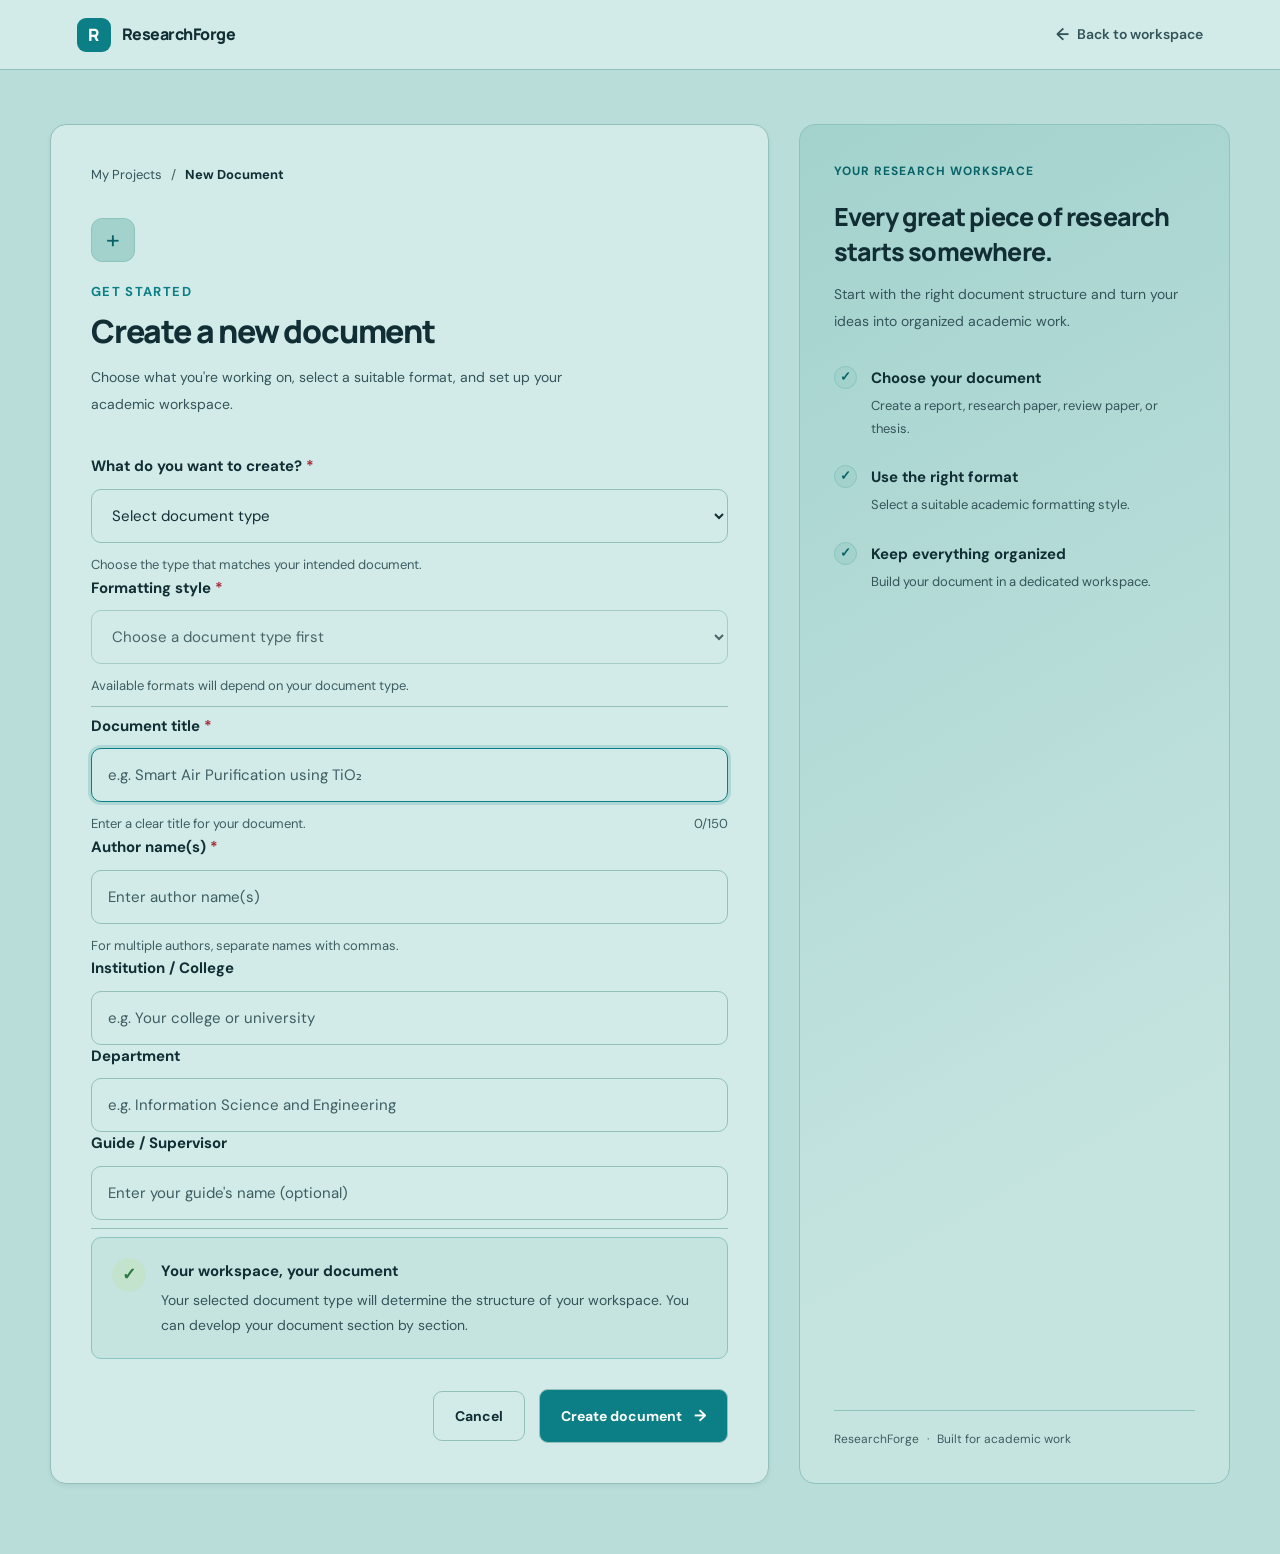
==== commit 0f672520: "Add full document generation and template management" ====
--- a/frontend/project.html
+++ b/frontend/project.html
@@ -8,6 +8,7 @@
     <meta name="description" content="Create a new academic document or prepare to convert existing research material with ResearchForge.">
     <title>Create Document | ResearchForge</title>
     <link rel="stylesheet" href="css/style.css">
+    <link rel="stylesheet" href="css/style3.css">
 </head>
 
 <body class="project-page">
@@ -18,7 +19,7 @@
             <span class="brand-name">ResearchForge</span>
         </a>
         <a href="dashboard.html" class="project-back-link">
-            <span>←</span>
+            <span>&larr;</span>
             Back to workspace
         </a>
     </header>
@@ -35,7 +36,7 @@
                 </div>
 
                 <div class="project-heading">
-                    <div class="project-heading-icon">＋</div>
+                    <div class="project-heading-icon">+</div>
                     <p class="page-eyebrow">GET STARTED</p>
                     <h1>Create a new document</h1>
                     <p class="project-description">
@@ -45,35 +46,7 @@
                 </div>
 
                 <form id="project-form" class="project-form">
-
-                    <div class="form-group">
-                        <label for="document-mode">
-                            How would you like to begin?
-                            <span class="required-mark">*</span>
-                        </label>
-                        <select id="document-mode" name="document_mode" required>
-                            <option value="new" selected>Create a new document</option>
-                            <option value="convert">Work with existing research material</option>
-                        </select>
-                        <div class="input-helper">
-                            <span>Choose whether to start fresh or work from existing material.</span>
-                        </div>
-                    </div>
-
-                    <div id="existing-material-notice" class="project-next-step" hidden>
-                        <div class="next-step-icon">↗</div>
-                        <div>
-                            <h3>Start with your existing material</h3>
-                            <p>
-                                Create the destination document first. You can then
-                                add your existing content in the workspace. File
-                                importing and automatic conversion will be added
-                                separately.
-                            </p>
-                        </div>
-                    </div>
-
-                    <div class="form-group">
+<div class="form-group">
                         <label for="document-type">
                             What do you want to create?
                             <span class="required-mark">*</span>
@@ -104,6 +77,19 @@
                         </div>
                     </div>
 
+                    <div class="form-group" id="template-upload-group" hidden>
+                        <label for="template-file">Upload your formatting template <span class="required-mark">*</span></label>
+                        <input
+                            type="file"
+                            id="template-file"
+                            name="template_file"
+                            accept=".pdf,.doc,.docx,application/pdf,application/msword,application/vnd.openxmlformats-officedocument.wordprocessingml.document"
+                        >
+                        <div class="input-helper">
+                            <span>Upload a PDF or Word document as a formatting reference. Maximum size: 15 MB.</span>
+                        </div>
+                        <div id="template-file-name" class="input-helper" aria-live="polite"></div>
+                    </div>
                     <div class="project-form-divider"></div>
 
                     <div class="form-group">
@@ -115,7 +101,7 @@
                             type="text"
                             id="project-name"
                             name="project_name"
-                            placeholder="e.g. Smart Air Purification using TiO₂"
+                            placeholder="e.g. Smart Air Purification using TiO&#8322;"
                             maxlength="150"
                             required
                             autocomplete="off"
@@ -182,7 +168,7 @@
                     <div class="project-form-divider"></div>
 
                     <div class="project-next-step">
-                        <div class="next-step-icon">✓</div>
+                        <div class="next-step-icon">&#10003;</div>
                         <div>
                             <h3>Your workspace, your document</h3>
                             <p id="document-next-step">
@@ -199,7 +185,7 @@
                         <a href="dashboard.html" class="project-cancel-btn">Cancel</a>
                         <button type="submit" id="create-project-btn" class="project-submit-btn">
                             <span>Create document</span>
-                            <span aria-hidden="true">→</span>
+                            <span aria-hidden="true">&rarr;</span>
                         </button>
                     </div>
 
@@ -220,21 +206,21 @@
 
                     <div class="project-benefits">
                         <div class="project-benefit">
-                            <span class="benefit-check">✓</span>
+                            <span class="benefit-check">&#10003;</span>
                             <div>
                                 <h3>Choose your document</h3>
                                 <p>Create a report, research paper, review paper, or thesis.</p>
                             </div>
                         </div>
                         <div class="project-benefit">
-                            <span class="benefit-check">✓</span>
+                            <span class="benefit-check">&#10003;</span>
                             <div>
                                 <h3>Use the right format</h3>
                                 <p>Select a suitable academic formatting style.</p>
                             </div>
                         </div>
                         <div class="project-benefit">
-                            <span class="benefit-check">✓</span>
+                            <span class="benefit-check">&#10003;</span>
                             <div>
                                 <h3>Keep everything organized</h3>
                                 <p>Build your document in a dedicated workspace.</p>
@@ -245,7 +231,7 @@
                 </div>
 
                 <div class="project-info-footer">
-                    ResearchForge <span>·</span> Built for academic work
+                    ResearchForge <span>&#183;</span> Built for academic work
                 </div>
 
             </aside>
@@ -258,3 +244,5 @@
 </body>
 
 </html>
+
+
--- a/frontend/css/style3.css
+++ b/frontend/css/style3.css
@@ -0,0 +1,1845 @@
+/* Manage Tables */
+
+.table-manager-panel {
+    width: 100%;
+    max-width: 100%;
+    min-width: 0;
+    margin-top: 24px;
+    padding: 28px;
+    border: 1px solid var(--color-border);
+    border-radius: var(--radius-large);
+    background: var(--color-surface);
+    box-sizing: border-box;
+}
+
+.table-manager-header {
+    display: flex;
+    align-items: flex-start;
+    justify-content: space-between;
+    flex-wrap: wrap;
+    gap: 16px;
+    margin-bottom: 28px;
+    padding-bottom: 22px;
+    border-bottom: 1px solid var(--color-border);
+}
+
+.table-manager-header h3 {
+    margin: 0 0 8px;
+    color: var(--color-text);
+    font-family: var(--font-heading);
+    font-size: 23px;
+    font-weight: 800;
+}
+
+.table-manager-header p {
+    max-width: 650px;
+    margin: 0;
+    color: var(--color-muted);
+    font-size: 13px;
+    line-height: 1.8;
+}
+
+.table-manager-close {
+    min-height: 40px;
+    padding: 9px 15px;
+    border: 1px solid var(--color-border);
+    border-radius: var(--radius-small);
+    background: transparent;
+    color: var(--color-text);
+    font: inherit;
+    font-size: 12px;
+    font-weight: 700;
+    cursor: pointer;
+}
+
+.table-manager-close:hover {
+    border-color: var(--color-primary);
+    background: var(--color-soft);
+}
+
+.table-manager-layout {
+    display: grid;
+    grid-template-columns: minmax(260px, 0.75fr) minmax(0, 1.5fr);
+    align-items: start;
+    gap: 24px;
+}
+
+.table-manager-form,
+.table-manager-preview-panel,
+.table-manager-existing {
+    min-width: 0;
+    padding: 22px;
+    border: 1px solid var(--color-border);
+    border-radius: var(--radius-medium);
+    background: var(--color-background);
+    box-sizing: border-box;
+}
+
+.table-manager-form h4,
+.table-manager-preview-panel h4,
+.table-manager-existing h4 {
+    margin: 0 0 8px;
+    color: var(--color-text);
+    font-family: var(--font-heading);
+    font-size: 16px;
+    font-weight: 800;
+}
+
+.table-manager-description {
+    margin: 0 0 22px;
+    color: var(--color-muted);
+    font-size: 12px;
+    line-height: 1.8;
+}
+
+.table-manager-field {
+    display: flex;
+    flex-direction: column;
+    gap: 8px;
+    margin-top: 18px;
+}
+
+.table-manager-field label {
+    color: var(--color-text);
+    font-size: 12px;
+    font-weight: 800;
+}
+
+.table-manager-field input,
+.table-manager-field select,
+.table-manager-field textarea {
+    width: 100%;
+    min-width: 0;
+    min-height: 43px;
+    padding: 11px 12px;
+    border: 1px solid var(--color-border);
+    border-radius: var(--radius-small);
+    outline: none;
+    background: var(--color-surface);
+    color: var(--color-text);
+    font: inherit;
+    font-size: 13px;
+    box-sizing: border-box;
+}
+
+.table-manager-field textarea {
+    min-height: 135px;
+    resize: vertical;
+    line-height: 1.7;
+}
+
+.table-manager-field input:focus,
+.table-manager-field select:focus,
+.table-manager-field textarea:focus {
+    border-color: var(--color-primary);
+    box-shadow: 0 0 0 3px rgba(11, 127, 133, 0.12);
+}
+
+.table-manager-actions {
+    display: flex;
+    flex-wrap: wrap;
+    gap: 10px;
+    margin-top: 22px;
+}
+
+.table-manager-actions button {
+    min-height: 41px;
+    padding: 10px 14px;
+    border: 1px solid var(--color-primary);
+    border-radius: var(--radius-small);
+    background: var(--color-primary);
+    color: #ffffff;
+    font: inherit;
+    font-size: 12px;
+    font-weight: 800;
+    cursor: pointer;
+    transition: background 0.2s ease, transform 0.2s ease;
+}
+
+.table-manager-actions button:hover:not(:disabled) {
+    background: var(--color-primary-hover);
+    transform: translateY(-1px);
+}
+
+.table-manager-actions button:disabled {
+    cursor: not-allowed;
+    opacity: 0.55;
+}
+
+.table-manager-actions .table-manager-secondary {
+    border-color: var(--color-border);
+    background: var(--color-surface);
+    color: var(--color-text);
+}
+
+.table-manager-actions .table-manager-secondary:hover:not(:disabled) {
+    border-color: var(--color-primary);
+    background: var(--color-soft);
+}
+
+.table-manager-preview-panel {
+    overflow: hidden;
+}
+
+.table-manager-preview-heading {
+    display: flex;
+    align-items: flex-start;
+    justify-content: space-between;
+    flex-wrap: wrap;
+    gap: 12px;
+    margin-bottom: 18px;
+}
+
+.table-manager-badge {
+    display: inline-flex;
+    align-items: center;
+    min-height: 27px;
+    padding: 5px 10px;
+    border: 1px solid var(--color-primary-border);
+    border-radius: 999px;
+    background: var(--color-soft);
+    color: var(--color-primary-hover);
+    font-size: 10px;
+    font-weight: 800;
+}
+
+.table-manager-preview-scroll {
+    width: 100%;
+    max-width: 100%;
+    overflow: auto;
+    border: 1px solid var(--color-border);
+    border-radius: var(--radius-small);
+    background: var(--color-surface);
+}
+
+.table-manager-grid {
+    width: 100%;
+    border-collapse: collapse;
+    color: var(--color-text);
+    font-size: 12px;
+}
+
+.table-manager-grid th,
+.table-manager-grid td {
+    min-width: 110px;
+    padding: 12px;
+    border: 1px solid var(--color-border);
+    text-align: left;
+    vertical-align: top;
+}
+
+.table-manager-grid th {
+    background: var(--color-primary);
+    color: #ffffff;
+    font-weight: 800;
+}
+
+.table-manager-grid td {
+    background: var(--color-surface);
+}
+
+.table-manager-grid td:focus-within {
+    box-shadow: inset 0 0 0 2px var(--color-primary);
+}
+
+.table-manager-grid input {
+    width: 100%;
+    min-width: 80px;
+    padding: 7px;
+    border: 1px solid transparent;
+    border-radius: 5px;
+    outline: none;
+    background: transparent;
+    color: inherit;
+    font: inherit;
+    box-sizing: border-box;
+}
+
+.table-manager-grid input:focus {
+    border-color: var(--color-primary);
+    background: #ffffff;
+}
+
+.table-manager-existing {
+    margin-top: 24px;
+}
+
+.table-manager-existing-heading {
+    display: flex;
+    align-items: center;
+    justify-content: space-between;
+    flex-wrap: wrap;
+    gap: 12px;
+    margin-bottom: 18px;
+}
+
+.table-manager-count {
+    padding: 6px 10px;
+    border: 1px solid var(--color-primary-border);
+    border-radius: 999px;
+    background: var(--color-soft);
+    color: var(--color-primary-hover);
+    font-size: 11px;
+    font-weight: 800;
+}
+
+.table-manager-list {
+    display: grid;
+    grid-template-columns: repeat(2, minmax(0, 1fr));
+    gap: 14px;
+}
+
+.table-manager-item {
+    min-width: 0;
+    padding: 17px;
+    border: 1px solid var(--color-border);
+    border-radius: var(--radius-medium);
+    background: var(--color-surface);
+    box-sizing: border-box;
+}
+
+.table-manager-item h5 {
+    margin: 0 0 8px;
+    color: var(--color-text);
+    font-family: var(--font-heading);
+    font-size: 14px;
+    line-height: 1.6;
+    overflow-wrap: anywhere;
+}
+
+.table-manager-item p {
+    margin: 0;
+    color: var(--color-muted);
+    font-size: 12px;
+    line-height: 1.7;
+    overflow-wrap: anywhere;
+}
+
+.table-manager-item-actions {
+    display: flex;
+    flex-wrap: wrap;
+    gap: 8px;
+    margin-top: 14px;
+}
+
+.table-manager-item-actions button {
+    min-height: 34px;
+    padding: 8px 11px;
+    border: 1px solid var(--color-border);
+    border-radius: var(--radius-small);
+    background: var(--color-background);
+    color: var(--color-text);
+    font: inherit;
+    font-size: 11px;
+    font-weight: 700;
+    cursor: pointer;
+}
+
+.table-manager-item-actions button:hover {
+    border-color: var(--color-primary);
+    background: var(--color-soft);
+}
+
+.table-manager-item-actions .table-manager-delete {
+    border-color: #e5a5a5;
+    color: #b42318;
+}
+
+.table-manager-item-actions .table-manager-delete:hover {
+    background: #fff1f0;
+}
+
+.table-manager-empty {
+    grid-column: 1 / -1;
+    padding: 30px 18px;
+    border: 1px dashed var(--color-border);
+    border-radius: var(--radius-medium);
+    color: var(--color-muted);
+    font-size: 13px;
+    line-height: 1.8;
+    text-align: center;
+}
+
+.table-manager-message {
+    margin: 16px 0 0;
+    color: var(--color-muted);
+    font-size: 12px;
+    line-height: 1.7;
+    overflow-wrap: anywhere;
+}
+
+@media (max-width: 900px) {
+    .table-manager-layout {
+        grid-template-columns: minmax(0, 1fr);
+    }
+}
+
+@media (max-width: 600px) {
+    .table-manager-panel {
+        padding: 17px;
+    }
+
+    .table-manager-form,
+    .table-manager-preview-panel,
+    .table-manager-existing {
+        padding: 15px;
+    }
+
+    .table-manager-list {
+        grid-template-columns: minmax(0, 1fr);
+    }
+
+    .table-manager-header {
+        flex-direction: column;
+    }
+
+    .table-manager-actions {
+        flex-direction: column;
+    }
+
+    .table-manager-actions button {
+        width: 100%;
+    }
+}
+
+.table-studio-page {
+    min-height: 100vh;
+    background: var(--color-background);
+    color: var(--color-text);
+    font-family: var(--font-body);
+}
+
+.table-studio-container {
+    width: min(1500px, 94%);
+    margin: 0 auto;
+    padding: 35px 0 60px;
+}
+
+.table-studio-topbar {
+    display: flex;
+    justify-content: space-between;
+    align-items: center;
+    gap: 25px;
+    margin-bottom: 30px;
+    padding: 30px;
+    background: var(--color-surface);
+    border: 1px solid var(--color-border);
+    border-radius: 20px;
+    box-shadow: 0 8px 25px rgba(17, 46, 52, 0.06);
+}
+
+.table-studio-brand h1 {
+    margin: 10px 0;
+    font-family: var(--font-heading);
+    font-size: clamp(28px, 4vw, 38px);
+    font-weight: 800;
+    letter-spacing: -1px;
+}
+
+.table-studio-brand p,
+.table-studio-project span,
+.table-studio-section-heading p,
+.table-studio-editor-header p,
+.table-studio-saved-header p {
+    margin: 0;
+    color: var(--color-muted);
+    font-size: 13px;
+    line-height: 1.7;
+}
+
+.table-studio-back {
+    display: inline-flex;
+    align-items: center;
+    gap: 7px;
+    margin-bottom: 12px;
+    color: var(--color-primary);
+    font-size: 13px;
+    font-weight: 700;
+    text-decoration: none;
+}
+
+.table-studio-back:hover {
+    color: var(--color-primary-hover);
+}
+
+.table-studio-eyebrow {
+    display: block;
+    color: var(--color-primary);
+    font-size: 10px;
+    font-weight: 800;
+    letter-spacing: 1.5px;
+}
+
+.table-studio-project {
+    min-width: 200px;
+    max-width: 320px;
+    padding: 18px 22px;
+    background: var(--color-soft);
+    border: 1px solid var(--color-primary-border);
+    border-radius: 14px;
+}
+
+.table-studio-project span {
+    display: block;
+    margin-bottom: 6px;
+    font-size: 11px;
+}
+
+.table-studio-project strong {
+    display: block;
+    overflow-wrap: anywhere;
+    font-family: var(--font-heading);
+    font-size: 15px;
+}
+
+.table-studio-workspace {
+    display: grid;
+    grid-template-columns: minmax(270px, 0.75fr) minmax(0, 1.7fr);
+    align-items: start;
+    gap: 25px;
+}
+
+.table-studio-sidebar,
+.table-studio-editor,
+.table-studio-saved-section {
+    min-width: 0;
+    padding: 25px;
+    background: var(--color-surface);
+    border: 1px solid var(--color-border);
+    border-radius: 18px;
+    box-shadow: 0 8px 25px rgba(17, 46, 52, 0.05);
+}
+
+.table-studio-section-heading {
+    display: flex;
+    align-items: flex-start;
+    gap: 13px;
+    margin-bottom: 25px;
+}
+
+.table-studio-step {
+    display: flex;
+    flex: 0 0 38px;
+    align-items: center;
+    justify-content: center;
+    width: 38px;
+    height: 38px;
+    color: white;
+    background: var(--color-primary);
+    border-radius: 11px;
+    font-size: 12px;
+    font-weight: 800;
+}
+
+.table-studio-section-heading h2,
+.table-studio-editor-header h2,
+.table-studio-saved-header h2 {
+    margin: 0 0 6px;
+    font-family: var(--font-heading);
+    font-size: 20px;
+    font-weight: 800;
+}
+
+.table-studio-field {
+    display: flex;
+    flex-direction: column;
+    gap: 8px;
+    margin-bottom: 20px;
+}
+
+.table-studio-field label {
+    color: var(--color-text);
+    font-size: 12px;
+    font-weight: 800;
+}
+
+.table-studio-field input,
+.table-studio-field textarea,
+.table-studio-field select {
+    width: 100%;
+    min-width: 0;
+    padding: 12px 13px;
+    color: var(--color-text);
+    background: var(--color-soft);
+    border: 1px solid var(--color-primary-border);
+    border-radius: 10px;
+    outline: none;
+    font: inherit;
+    font-size: 12px;
+    transition: border-color 0.2s, box-shadow 0.2s;
+}
+
+.table-studio-field textarea {
+    min-height: 125px;
+    resize: vertical;
+    line-height: 1.7;
+}
+
+.table-studio-field input:focus,
+.table-studio-field textarea:focus,
+.table-studio-field select:focus {
+    border-color: var(--color-primary);
+    box-shadow: 0 0 0 3px rgba(11, 127, 133, 0.12);
+}
+
+.table-studio-field input::placeholder,
+.table-studio-field textarea::placeholder {
+    color: var(--color-subtle);
+    opacity: 0.8;
+}
+
+.table-studio-primary-btn,
+.table-studio-secondary-btn {
+    display: inline-flex;
+    align-items: center;
+    justify-content: center;
+    gap: 8px;
+    min-height: 42px;
+    padding: 11px 17px;
+    border: 1px solid transparent;
+    border-radius: 10px;
+    cursor: pointer;
+    font-family: var(--font-body);
+    font-size: 12px;
+    font-weight: 800;
+    transition: background 0.2s, transform 0.2s, border-color 0.2s;
+}
+
+.table-studio-primary-btn {
+    color: white;
+    background: var(--color-primary);
+}
+
+.table-studio-primary-btn:hover {
+    background: var(--color-primary-hover);
+    transform: translateY(-1px);
+}
+
+.table-studio-secondary-btn {
+    color: var(--color-text);
+    background: var(--color-soft);
+    border-color: var(--color-primary-border);
+}
+
+.table-studio-secondary-btn:hover {
+    background: var(--color-tint);
+}
+
+.table-studio-primary-btn:disabled,
+.table-studio-secondary-btn:disabled {
+    cursor: not-allowed;
+    opacity: 0.6;
+    transform: none;
+}
+
+#table-studio-form>.table-studio-primary-btn {
+    width: 100%;
+}
+
+.table-studio-ai-card {
+    display: flex;
+    align-items: flex-start;
+    gap: 13px;
+    margin-top: 25px;
+    padding: 17px;
+    background: var(--color-soft);
+    border: 1px solid var(--color-primary-border);
+    border-radius: 13px;
+}
+
+.table-studio-ai-icon {
+    display: flex;
+    flex: 0 0 35px;
+    align-items: center;
+    justify-content: center;
+    width: 35px;
+    height: 35px;
+    color: white;
+    background: var(--color-primary);
+    border-radius: 10px;
+    font-size: 20px;
+}
+
+.table-studio-ai-card h3 {
+    margin: 2px 0 7px;
+    font-family: var(--font-heading);
+    font-size: 13px;
+}
+
+.table-studio-ai-card p {
+    margin: 0 0 12px;
+    color: var(--color-muted);
+    font-size: 11px;
+    line-height: 1.8;
+}
+
+.table-studio-coming-soon {
+    display: inline-block;
+    padding: 5px 8px;
+    color: var(--color-primary-hover);
+    background: var(--color-surface);
+    border: 1px solid var(--color-primary-border);
+    border-radius: 6px;
+    font-size: 9px;
+    font-weight: 800;
+}
+
+.table-studio-editor-header,
+.table-studio-saved-header {
+    display: flex;
+    align-items: center;
+    justify-content: space-between;
+    gap: 15px;
+}
+
+.table-studio-status,
+.table-studio-count {
+    display: inline-flex;
+    align-items: center;
+    justify-content: center;
+    padding: 7px 10px;
+    color: var(--color-primary-hover);
+    background: var(--color-soft);
+    border: 1px solid var(--color-primary-border);
+    border-radius: 8px;
+    font-size: 10px;
+    font-weight: 800;
+    white-space: nowrap;
+}
+
+.table-studio-toolbar {
+    display: flex;
+    flex-wrap: wrap;
+    gap: 8px;
+    margin: 23px 0 18px;
+}
+
+.table-studio-toolbar button,
+.table-studio-saved-actions button {
+    padding: 9px 12px;
+    color: var(--color-text);
+    background: var(--color-soft);
+    border: 1px solid var(--color-primary-border);
+    border-radius: 8px;
+    cursor: pointer;
+    font-family: var(--font-body);
+    font-size: 10px;
+    font-weight: 800;
+    transition: background 0.2s;
+}
+
+.table-studio-toolbar button:hover,
+.table-studio-saved-actions button:hover {
+    background: var(--color-tint);
+}
+
+.table-studio-preview {
+    min-height: 300px;
+    overflow: auto;
+    padding: 18px;
+    background: var(--color-background);
+    border: 1px dashed var(--color-primary-border);
+    border-radius: 12px;
+}
+
+.table-studio-empty-preview {
+    display: flex;
+    flex-direction: column;
+    align-items: center;
+    justify-content: center;
+    min-height: 260px;
+    padding: 20px;
+    text-align: center;
+}
+
+.table-studio-empty-icon {
+    display: flex;
+    align-items: center;
+    justify-content: center;
+    width: 55px;
+    height: 55px;
+    margin-bottom: 15px;
+    color: var(--color-primary);
+    background: var(--color-soft);
+    border: 1px solid var(--color-primary-border);
+    border-radius: 15px;
+    font-size: 27px;
+}
+
+.table-studio-empty-preview h3 {
+    margin: 0 0 8px;
+    font-family: var(--font-heading);
+    font-size: 15px;
+}
+
+.table-studio-empty-preview p {
+    max-width: 280px;
+    margin: 0;
+    color: var(--color-muted);
+    font-size: 12px;
+    line-height: 1.8;
+}
+
+.table-studio-grid {
+    width: 100%;
+    min-width: 400px;
+    border-collapse: separate;
+    border-spacing: 0;
+    table-layout: fixed;
+}
+
+.table-studio-grid td {
+    padding: 0;
+    border-right: 1px solid var(--color-primary-border);
+    border-bottom: 1px solid var(--color-primary-border);
+}
+
+.table-studio-grid tr:first-child td {
+    border-top: 1px solid var(--color-primary-border);
+}
+
+.table-studio-grid td:first-child {
+    border-left: 1px solid var(--color-primary-border);
+}
+
+.table-studio-grid tr:first-child td:first-child {
+    border-top-left-radius: 7px;
+}
+
+.table-studio-grid tr:first-child td:last-child {
+    border-top-right-radius: 7px;
+}
+
+.table-studio-grid tr:last-child td:first-child {
+    border-bottom-left-radius: 7px;
+}
+
+.table-studio-grid tr:last-child td:last-child {
+    border-bottom-right-radius: 7px;
+}
+
+.table-studio-grid td input {
+    display: block;
+    width: 100%;
+    min-width: 0;
+    min-height: 43px;
+    padding: 11px;
+    color: var(--color-text);
+    background: var(--color-surface);
+    border: 0;
+    outline: none;
+    font-family: var(--font-body);
+    font-size: 11px;
+}
+
+.table-studio-grid tr:first-child td input {
+    background: var(--color-primary);
+    color: white;
+    font-weight: 800;
+}
+
+.table-studio-grid td input:focus {
+    box-shadow: inset 0 0 0 2px var(--color-primary);
+}
+
+.table-studio-grid tr:first-child td input:focus {
+    box-shadow: inset 0 0 0 2px white;
+}
+
+.table-studio-editor-footer {
+    display: flex;
+    justify-content: flex-end;
+    gap: 10px;
+    margin-top: 20px;
+}
+
+.table-studio-feedback {
+    min-height: 18px;
+    margin: 14px 0 0;
+    color: var(--color-primary-hover);
+    font-size: 12px;
+    line-height: 1.7;
+}
+
+.table-studio-saved-section {
+    margin-top: 25px;
+}
+
+.table-studio-saved-header {
+    margin-bottom: 22px;
+}
+
+.table-studio-saved-list {
+    display: flex;
+    flex-direction: column;
+    gap: 12px;
+}
+
+.table-studio-empty-saved {
+    padding: 28px 18px;
+    color: var(--color-muted);
+    background: var(--color-background);
+    border: 1px dashed var(--color-primary-border);
+    border-radius: 12px;
+    font-size: 12px;
+    text-align: center;
+}
+
+.table-studio-saved-item {
+    display: flex;
+    align-items: center;
+    justify-content: space-between;
+    gap: 20px;
+    padding: 18px;
+    background: var(--color-soft);
+    border: 1px solid var(--color-primary-border);
+    border-radius: 12px;
+}
+
+.table-studio-saved-item h3 {
+    margin: 0 0 6px;
+    font-family: var(--font-heading);
+    font-size: 14px;
+    overflow-wrap: anywhere;
+}
+
+.table-studio-saved-item p {
+    margin: 0 0 6px;
+    color: var(--color-primary-hover);
+    font-size: 11px;
+    font-weight: 700;
+}
+
+.table-studio-saved-item small {
+    display: block;
+    color: var(--color-muted);
+    font-size: 11px;
+    line-height: 1.7;
+    overflow-wrap: anywhere;
+}
+
+.table-studio-saved-actions {
+    display: flex;
+    flex-shrink: 0;
+    flex-wrap: wrap;
+    gap: 8px;
+}
+
+@media (max-width: 1000px) {
+    .table-studio-workspace {
+        grid-template-columns: 1fr;
+    }
+
+    .table-studio-sidebar {
+        order: 1;
+    }
+
+    .table-studio-editor {
+        order: 2;
+    }
+}
+
+@media (max-width: 650px) {
+    .table-studio-container {
+        width: 94%;
+        padding-top: 18px;
+    }
+
+    .table-studio-topbar {
+        align-items: stretch;
+        flex-direction: column;
+        padding: 22px;
+    }
+
+    .table-studio-project {
+        max-width: none;
+    }
+
+    .table-studio-sidebar,
+    .table-studio-editor,
+    .table-studio-saved-section {
+        padding: 17px;
+    }
+
+    .table-studio-editor-header,
+    .table-studio-saved-header {
+        align-items: flex-start;
+        flex-direction: column;
+    }
+
+    .table-studio-saved-item {
+        align-items: flex-start;
+        flex-direction: column;
+    }
+
+    .table-studio-saved-actions {
+        width: 100%;
+    }
+
+    .table-studio-toolbar button {
+        flex-grow: 1;
+    }
+
+    .table-studio-editor-footer {
+        flex-wrap: wrap;
+    }
+
+    .table-studio-editor-footer button {
+        flex: 1;
+    }
+}
+
+.table-studio-grid tr:first-child input::placeholder {
+    color: #ffffff;
+    opacity: 1;
+}
+
+/* figures*/
+
+/* Figure Studio */
+
+.figure-studio-page {
+    min-height: 100vh;
+    margin: 0;
+    background: var(--color-background);
+    color: var(--color-text);
+    font-family: var(--font-body);
+}
+
+.figure-studio-container {
+    width: min(1440px, calc(100% - 48px));
+    margin: 0 auto;
+    padding: 38px 0 60px;
+    box-sizing: border-box;
+}
+
+.figure-studio-topbar {
+    display: flex;
+    justify-content: space-between;
+    align-items: center;
+    gap: 28px;
+    margin-bottom: 34px;
+}
+
+.figure-studio-brand {
+    min-width: 0;
+}
+
+.figure-studio-back {
+    display: inline-block;
+    margin-bottom: 22px;
+    color: var(--color-primary);
+    font-size: 14px;
+    font-weight: 700;
+    text-decoration: none;
+    transition: color 180ms ease, transform 180ms ease;
+}
+
+.figure-studio-back:hover {
+    color: var(--color-primary-hover);
+    transform: translateX(-3px);
+}
+
+.figure-studio-eyebrow {
+    display: block;
+    margin-bottom: 10px;
+    color: var(--color-primary);
+    font-size: 11px;
+    font-weight: 800;
+    letter-spacing: 2px;
+}
+
+.figure-studio-brand h1 {
+    margin: 0 0 10px;
+    color: var(--color-text);
+    font-family: var(--font-heading);
+    font-size: clamp(30px, 4vw, 43px);
+    font-weight: 800;
+    letter-spacing: -1.2px;
+}
+
+.figure-studio-brand>p {
+    margin: 0;
+    color: var(--color-muted);
+    font-size: 15px;
+    line-height: 1.7;
+}
+
+.figure-studio-project {
+    min-width: 220px;
+    max-width: 320px;
+    padding: 20px 24px;
+    border: 1px solid var(--color-border);
+    border-radius: 15px;
+    background: var(--color-soft);
+    box-shadow: var(--shadow-card);
+    box-sizing: border-box;
+}
+
+.figure-studio-project span {
+    display: block;
+    margin-bottom: 8px;
+    color: var(--color-muted);
+    font-size: 12px;
+    font-weight: 600;
+}
+
+.figure-studio-project strong {
+    display: block;
+    color: var(--color-text);
+    font-family: var(--font-heading);
+    font-size: 15px;
+    line-height: 1.6;
+    overflow-wrap: anywhere;
+}
+
+.figure-studio-workspace {
+    display: grid;
+    grid-template-columns: minmax(280px, 0.82fr) minmax(0, 1.6fr);
+    align-items: start;
+    gap: 24px;
+}
+
+.figure-studio-sidebar,
+.figure-studio-editor,
+.figure-studio-saved-section {
+    min-width: 0;
+    padding: 28px;
+    border: 1px solid var(--color-border);
+    border-radius: 20px;
+    background: var(--color-surface);
+    box-shadow: var(--shadow-card);
+    box-sizing: border-box;
+}
+
+.figure-studio-section-heading {
+    display: flex;
+    align-items: flex-start;
+    gap: 15px;
+    margin-bottom: 28px;
+}
+
+.figure-studio-step {
+    display: flex;
+    flex: 0 0 42px;
+    align-items: center;
+    justify-content: center;
+    width: 42px;
+    height: 42px;
+    border: 1px solid var(--color-primary-border);
+    border-radius: 12px;
+    background: var(--color-primary);
+    color: #ffffff;
+    font-size: 13px;
+    font-weight: 800;
+}
+
+.figure-studio-section-heading h2,
+.figure-studio-editor-header h2,
+.figure-studio-saved-header h2 {
+    margin: 0 0 9px;
+    color: var(--color-text);
+    font-family: var(--font-heading);
+    font-weight: 800;
+}
+
+.figure-studio-section-heading h2 {
+    font-size: 19px;
+}
+
+.figure-studio-section-heading p,
+.figure-studio-editor-header p,
+.figure-studio-saved-header p {
+    margin: 0;
+    color: var(--color-muted);
+    font-size: 12px;
+    line-height: 1.8;
+}
+
+.figure-studio-field {
+    margin-bottom: 23px;
+}
+
+.figure-studio-field label {
+    display: block;
+    margin-bottom: 10px;
+    color: var(--color-text);
+    font-size: 13px;
+    font-weight: 800;
+}
+
+.figure-studio-field input[type="text"],
+.figure-studio-field textarea,
+.figure-studio-field select {
+    display: block;
+    width: 100%;
+    min-width: 0;
+    padding: 13px 14px;
+    border: 1px solid var(--color-border);
+    border-radius: 10px;
+    outline: none;
+    background: var(--color-soft);
+    color: var(--color-text);
+    font: inherit;
+    font-size: 13px;
+    box-sizing: border-box;
+    transition: border-color 180ms ease, box-shadow 180ms ease, background 180ms ease;
+}
+
+.figure-studio-field input[type="text"],
+.figure-studio-field select {
+    min-height: 46px;
+}
+
+.figure-studio-field textarea {
+    min-height: 110px;
+    resize: vertical;
+    line-height: 1.7;
+}
+
+.figure-studio-field select {
+    cursor: pointer;
+}
+
+.figure-studio-field input[type="text"]:focus,
+.figure-studio-field textarea:focus,
+.figure-studio-field select:focus {
+    border-color: var(--color-primary);
+    background: var(--color-surface);
+    box-shadow: 0 0 0 4px rgba(11, 127, 133, 0.15);
+}
+
+.figure-studio-field input::placeholder,
+.figure-studio-field textarea::placeholder {
+    color: var(--color-subtle);
+    opacity: 0.8;
+}
+
+.figure-studio-field input[type="file"] {
+    display: block;
+    width: 100%;
+    min-width: 0;
+    padding: 12px;
+    border: 1px dashed var(--color-primary-border);
+    border-radius: 11px;
+    background: var(--color-soft);
+    color: var(--color-text);
+    font-size: 12px;
+    box-sizing: border-box;
+    cursor: pointer;
+}
+
+.figure-studio-field input[type="file"]::file-selector-button {
+    margin-right: 12px;
+    padding: 9px 12px;
+    border: 1px solid var(--color-primary-border);
+    border-radius: 7px;
+    background: var(--color-primary-light);
+    color: var(--color-text);
+    font-size: 12px;
+    font-weight: 700;
+    cursor: pointer;
+    transition: background 180ms ease;
+}
+
+.figure-studio-field input[type="file"]::file-selector-button:hover {
+    background: var(--color-primary-border);
+}
+
+.figure-studio-field small {
+    display: block;
+    margin-top: 9px;
+    color: var(--color-muted);
+    font-size: 11px;
+    line-height: 1.7;
+}
+
+.figure-studio-primary-btn,
+.figure-studio-secondary-btn {
+    display: inline-flex;
+    align-items: center;
+    justify-content: center;
+    gap: 8px;
+    min-height: 44px;
+    padding: 12px 20px;
+    border: 1px solid transparent;
+    border-radius: 10px;
+    font-family: var(--font-body);
+    font-size: 13px;
+    font-weight: 800;
+    cursor: pointer;
+    transition: transform 180ms ease, box-shadow 180ms ease, background 180ms ease;
+}
+
+.figure-studio-primary-btn {
+    border-color: var(--color-primary);
+    background: var(--color-primary);
+    color: #ffffff;
+    box-shadow: 0 5px 14px rgba(11, 127, 133, 0.16);
+}
+
+.figure-studio-primary-btn:hover:not(:disabled) {
+    transform: translateY(-2px);
+    border-color: var(--color-primary-hover);
+    background: var(--color-primary-hover);
+    box-shadow: 0 8px 20px rgba(8, 100, 104, 0.23);
+}
+
+.figure-studio-secondary-btn {
+    border-color: var(--color-primary-border);
+    background: var(--color-primary-light);
+    color: var(--color-text);
+}
+
+.figure-studio-secondary-btn:hover:not(:disabled) {
+    transform: translateY(-2px);
+    background: var(--color-primary-border);
+    box-shadow: var(--shadow-hover);
+}
+
+.figure-studio-primary-btn:disabled,
+.figure-studio-secondary-btn:disabled {
+    opacity: 0.6;
+    cursor: not-allowed;
+}
+
+#studio-preview-figure {
+    width: 100%;
+    margin-top: 3px;
+}
+
+.figure-studio-editor-header {
+    display: flex;
+    justify-content: space-between;
+    align-items: flex-start;
+    gap: 16px;
+    margin-bottom: 25px;
+}
+
+.figure-studio-editor-header h2 {
+    font-size: 22px;
+}
+
+.figure-studio-status,
+.figure-studio-count {
+    flex-shrink: 0;
+    padding: 8px 12px;
+    border: 1px solid var(--color-primary-border);
+    border-radius: 20px;
+    background: var(--color-primary-light);
+    color: var(--color-primary-hover);
+    font-size: 10px;
+    font-weight: 800;
+}
+
+.figure-studio-preview {
+    display: flex;
+    min-height: 380px;
+    align-items: center;
+    justify-content: center;
+    padding: 28px;
+    overflow: hidden;
+    border: 1px dashed var(--color-primary-border);
+    border-radius: 15px;
+    background:
+        radial-gradient(circle at 1px 1px, rgba(11, 127, 133, 0.15) 1px, transparent 0) 0 0 / 20px 20px,
+        var(--color-soft);
+    box-sizing: border-box;
+}
+
+.figure-studio-empty-preview {
+    max-width: 320px;
+    text-align: center;
+}
+
+.figure-studio-empty-icon {
+    display: flex;
+    align-items: center;
+    justify-content: center;
+    width: 65px;
+    height: 65px;
+    margin: 0 auto 20px;
+    border: 1px solid var(--color-primary-border);
+    border-radius: 19px;
+    background: var(--color-primary-light);
+    color: var(--color-primary);
+    font-size: 30px;
+}
+
+.figure-studio-empty-preview h3 {
+    margin: 0 0 10px;
+    color: var(--color-text);
+    font-family: var(--font-heading);
+    font-size: 17px;
+    font-weight: 800;
+}
+
+.figure-studio-empty-preview p {
+    margin: 0;
+    color: var(--color-muted);
+    font-size: 12px;
+    line-height: 1.9;
+}
+
+.figure-studio-editor-footer {
+    display: flex;
+    justify-content: flex-end;
+    gap: 12px;
+    margin-top: 22px;
+}
+
+.figure-studio-feedback {
+    min-height: 22px;
+    margin: 16px 0 0;
+    color: var(--color-green);
+    font-size: 12px;
+    line-height: 1.8;
+    overflow-wrap: anywhere;
+}
+
+.figure-studio-saved-section {
+    margin-top: 30px;
+    padding: 30px;
+}
+
+.figure-studio-saved-header {
+    display: flex;
+    justify-content: space-between;
+    align-items: center;
+    gap: 20px;
+    margin-bottom: 25px;
+}
+
+.figure-studio-saved-header h2 {
+    font-size: 24px;
+}
+
+.figure-studio-saved-header p {
+    font-size: 13px;
+}
+
+.figure-studio-count {
+    padding: 10px 15px;
+    font-size: 12px;
+}
+
+.figure-studio-saved-list {
+    display: grid;
+    grid-template-columns: repeat(2, minmax(0, 1fr));
+    gap: 20px;
+}
+
+.figure-studio-empty-saved {
+    grid-column: 1 / -1;
+    padding: 35px 20px;
+    border: 1px dashed var(--color-primary-border);
+    border-radius: 13px;
+    background: var(--color-soft);
+    color: var(--color-muted);
+    font-size: 13px;
+    line-height: 1.8;
+    text-align: center;
+}
+
+.figure-studio-saved-item {
+    min-width: 0;
+    overflow: hidden;
+    border: 1px solid var(--color-border);
+    border-radius: 15px;
+    background: var(--color-surface);
+    transition: transform 180ms ease, box-shadow 180ms ease, border-color 180ms ease;
+}
+
+.figure-studio-saved-item:hover {
+    transform: translateY(-3px);
+    border-color: var(--color-primary);
+    box-shadow: var(--shadow-hover);
+}
+
+.figure-studio-saved-image {
+    display: flex;
+    height: 210px;
+    align-items: center;
+    justify-content: center;
+    padding: 12px;
+    background: var(--color-soft);
+    box-sizing: border-box;
+}
+
+.figure-studio-saved-image img {
+    display: block;
+    width: 100%;
+    height: 100%;
+    border-radius: 7px;
+    object-fit: contain;
+}
+
+.figure-studio-saved-image-placeholder {
+    color: var(--color-muted);
+    font-size: 12px;
+    text-align: center;
+}
+
+.figure-studio-saved-content {
+    padding: 19px;
+}
+
+.figure-studio-saved-content h3 {
+    margin: 0 0 9px;
+    color: var(--color-text);
+    font-family: var(--font-heading);
+    font-size: 15px;
+    font-weight: 800;
+    line-height: 1.6;
+    overflow-wrap: anywhere;
+}
+
+.figure-studio-saved-content p {
+    margin: 0 0 10px;
+    color: var(--color-muted);
+    font-size: 12px;
+    line-height: 1.8;
+    overflow-wrap: anywhere;
+}
+
+.figure-studio-saved-content small {
+    display: block;
+    margin-bottom: 16px;
+    color: var(--color-muted);
+    font-size: 11px;
+    line-height: 1.7;
+    overflow-wrap: anywhere;
+}
+
+.figure-studio-saved-actions {
+    display: flex;
+    flex-wrap: wrap;
+    gap: 10px;
+}
+
+.figure-studio-saved-actions button {
+    min-height: 36px;
+    padding: 9px 14px;
+    border: 1px solid var(--color-primary-border);
+    border-radius: 8px;
+    background: var(--color-primary-light);
+    color: var(--color-text);
+    font-family: var(--font-body);
+    font-size: 12px;
+    font-weight: 800;
+    cursor: pointer;
+    transition: transform 180ms ease, box-shadow 180ms ease, background 180ms ease;
+}
+
+.figure-studio-saved-actions button:hover:not(:disabled) {
+    transform: translateY(-2px);
+    background: var(--color-primary-border);
+    box-shadow: 0 5px 14px rgba(11, 127, 133, 0.15);
+}
+
+.figure-studio-saved-actions button[data-figure-delete] {
+    border-color: #dca9a6;
+    background: var(--color-red-light);
+    color: var(--color-red);
+}
+
+.figure-studio-saved-actions button[data-figure-delete]:hover:not(:disabled) {
+    background: #e8bcb8;
+    box-shadow: 0 5px 14px rgba(168, 42, 56, 0.15);
+}
+
+.figure-studio-saved-actions button:disabled {
+    opacity: 0.6;
+    cursor: not-allowed;
+}
+
+@media (max-width: 1000px) {
+    .figure-studio-workspace {
+        grid-template-columns: minmax(0, 1fr);
+    }
+
+    .figure-studio-sidebar,
+    .figure-studio-editor {
+        padding: 24px;
+    }
+
+    .figure-studio-preview {
+        min-height: 320px;
+    }
+}
+
+@media (max-width: 700px) {
+    .figure-studio-container {
+        width: calc(100% - 28px);
+        padding-top: 22px;
+    }
+
+    .figure-studio-topbar {
+        align-items: stretch;
+        flex-direction: column;
+        gap: 20px;
+    }
+
+    .figure-studio-project {
+        width: 100%;
+        max-width: none;
+    }
+
+    .figure-studio-brand h1 {
+        font-size: 32px;
+    }
+
+    .figure-studio-sidebar,
+    .figure-studio-editor,
+    .figure-studio-saved-section {
+        padding: 19px;
+        border-radius: 15px;
+    }
+
+    .figure-studio-editor-header,
+    .figure-studio-saved-header {
+        align-items: flex-start;
+        flex-direction: column;
+    }
+
+    .figure-studio-preview {
+        min-height: 260px;
+        padding: 15px;
+    }
+
+    .figure-studio-saved-list {
+        grid-template-columns: minmax(0, 1fr);
+    }
+
+    .figure-studio-saved-image {
+        height: 230px;
+    }
+
+    .figure-studio-editor-footer {
+        flex-wrap: wrap;
+    }
+}
+
+@media (prefers-reduced-motion: reduce) {
+
+    .figure-studio-page *,
+    .figure-studio-page *::before,
+    .figure-studio-page *::after {
+        scroll-behavior: auto !important;
+        transition-duration: 0.01ms !important;
+        animation-duration: 0.01ms !important;
+    }
+}
+/* Back to Dashboard hover-pop effect */
+.workspace-back-btn {
+    display: inline-flex;
+    align-items: center;
+    justify-content: center;
+    transition: transform 0.22s ease, box-shadow 0.22s ease, background-color 0.22s ease;
+    transform: translateY(0) scale(1);
+}
+
+.workspace-back-btn:hover {
+    transform: translateY(-3px) scale(1.04);
+    box-shadow: 0 6px 16px rgba(0, 0, 0, 0.16);
+}
+
+.workspace-back-btn:active {
+    transform: translateY(-1px) scale(0.98);
+}
+
+@media (prefers-reduced-motion: reduce) {
+    .workspace-back-btn {
+        transition: none;
+    }
+}
+
+
+/* Document editor toolbar counter alignment */
+.document-section-editor-toolbar > .document-section-counter {
+    align-self: center !important;
+    display: inline-flex !important;
+    align-items: center !important;
+    justify-content: center !important;
+    height: 44px !important;
+    min-height: 44px !important;
+    padding: 0 13px !important;
+    margin: 0 !important;
+    line-height: 1 !important;
+    box-sizing: border-box !important;
+}
+
+
+/* Fix document editor toolbar button alignment */
+.document-section-editor-toolbar > .workspace-action-btn {
+    margin: 0 !important;
+    align-self: center;
+}
+
+
+
+/* Create Document - spacious form layout */
+
+.project-page .project-main {
+    padding: 54px 30px 70px;
+}
+
+.project-page .project-layout {
+    max-width: 1180px;
+    gap: 30px;
+}
+
+.project-page .project-form-panel {
+    padding: 40px;
+}
+
+.project-page .project-form {
+    margin-top: 38px;
+    gap: 25px;
+}
+
+.project-page .form-group {
+    gap: 11px;
+}
+
+.project-page .form-group label {
+    font-size: 15px;
+    line-height: 1.5;
+}
+
+.project-page .form-group input:not([type="file"]),
+.project-page .form-group select {
+    width: 100%;
+    min-height: 54px;
+    padding: 14px 16px;
+    border-radius: 10px;
+    font-size: 15px;
+    box-sizing: border-box;
+}
+
+.project-page .form-group select {
+    cursor: pointer;
+}
+
+.project-page .form-group input[type="file"] {
+    width: 100%;
+    min-height: 58px;
+    padding: 14px;
+    border: 1px dashed var(--color-primary-border);
+    border-radius: 10px;
+    background: var(--color-soft);
+    color: var(--color-text);
+    font-size: 14px;
+    box-sizing: border-box;
+    cursor: pointer;
+}
+
+.project-page .form-group input[type="file"]::file-selector-button {
+    margin-right: 14px;
+    padding: 10px 14px;
+    border: 1px solid var(--color-primary-border);
+    border-radius: 8px;
+    background: var(--color-primary-light);
+    color: var(--color-text);
+    font-size: 13px;
+    font-weight: 700;
+    cursor: pointer;
+}
+
+.project-page .input-helper {
+    font-size: 13px;
+    line-height: 1.75;
+}
+
+.project-page .project-form-divider {
+    margin: 8px 0;
+}
+
+.project-page .project-next-step {
+    padding: 20px;
+    gap: 15px;
+}
+
+.project-page .next-step-icon {
+    width: 34px;
+    height: 34px;
+    flex: 0 0 34px;
+    font-size: 17px;
+}
+
+.project-page .project-next-step h3 {
+    font-size: 15px;
+}
+
+.project-page .project-next-step p {
+    font-size: 14px;
+    line-height: 1.8;
+}
+
+.project-page .project-actions {
+    margin-top: 30px;
+    gap: 14px;
+}
+
+.project-page .project-cancel-btn,
+.project-page .project-submit-btn {
+    min-height: 50px;
+    padding: 13px 21px;
+    border-radius: 9px;
+    font-size: 14px;
+}
+
+.project-page .project-info-panel {
+    padding: 34px;
+}
+
+.project-page .project-benefits {
+    gap: 25px;
+}
+
+.project-page .project-benefit {
+    gap: 14px;
+}
+
+.project-page .project-benefit h3 {
+    font-size: 15px;
+}
+
+.project-page .project-benefit p {
+    font-size: 13px;
+    line-height: 1.8;
+}
+
+.project-page [hidden] {
+    display: none !important;
+}
+
+@media (max-width: 900px) {
+    .project-page .project-main {
+        padding: 30px 18px 45px;
+    }
+
+    .project-page .project-layout {
+        grid-template-columns: minmax(0, 1fr);
+    }
+}
+
+@media (max-width: 600px) {
+    .project-page .project-form-panel,
+    .project-page .project-info-panel {
+        padding: 23px;
+    }
+
+    .project-page .project-form {
+        gap: 21px;
+    }
+
+    .project-page .project-actions {
+        flex-direction: column-reverse;
+    }
+
+    .project-page .project-cancel-btn,
+    .project-page .project-submit-btn {
+        width: 100%;
+    }
+}
